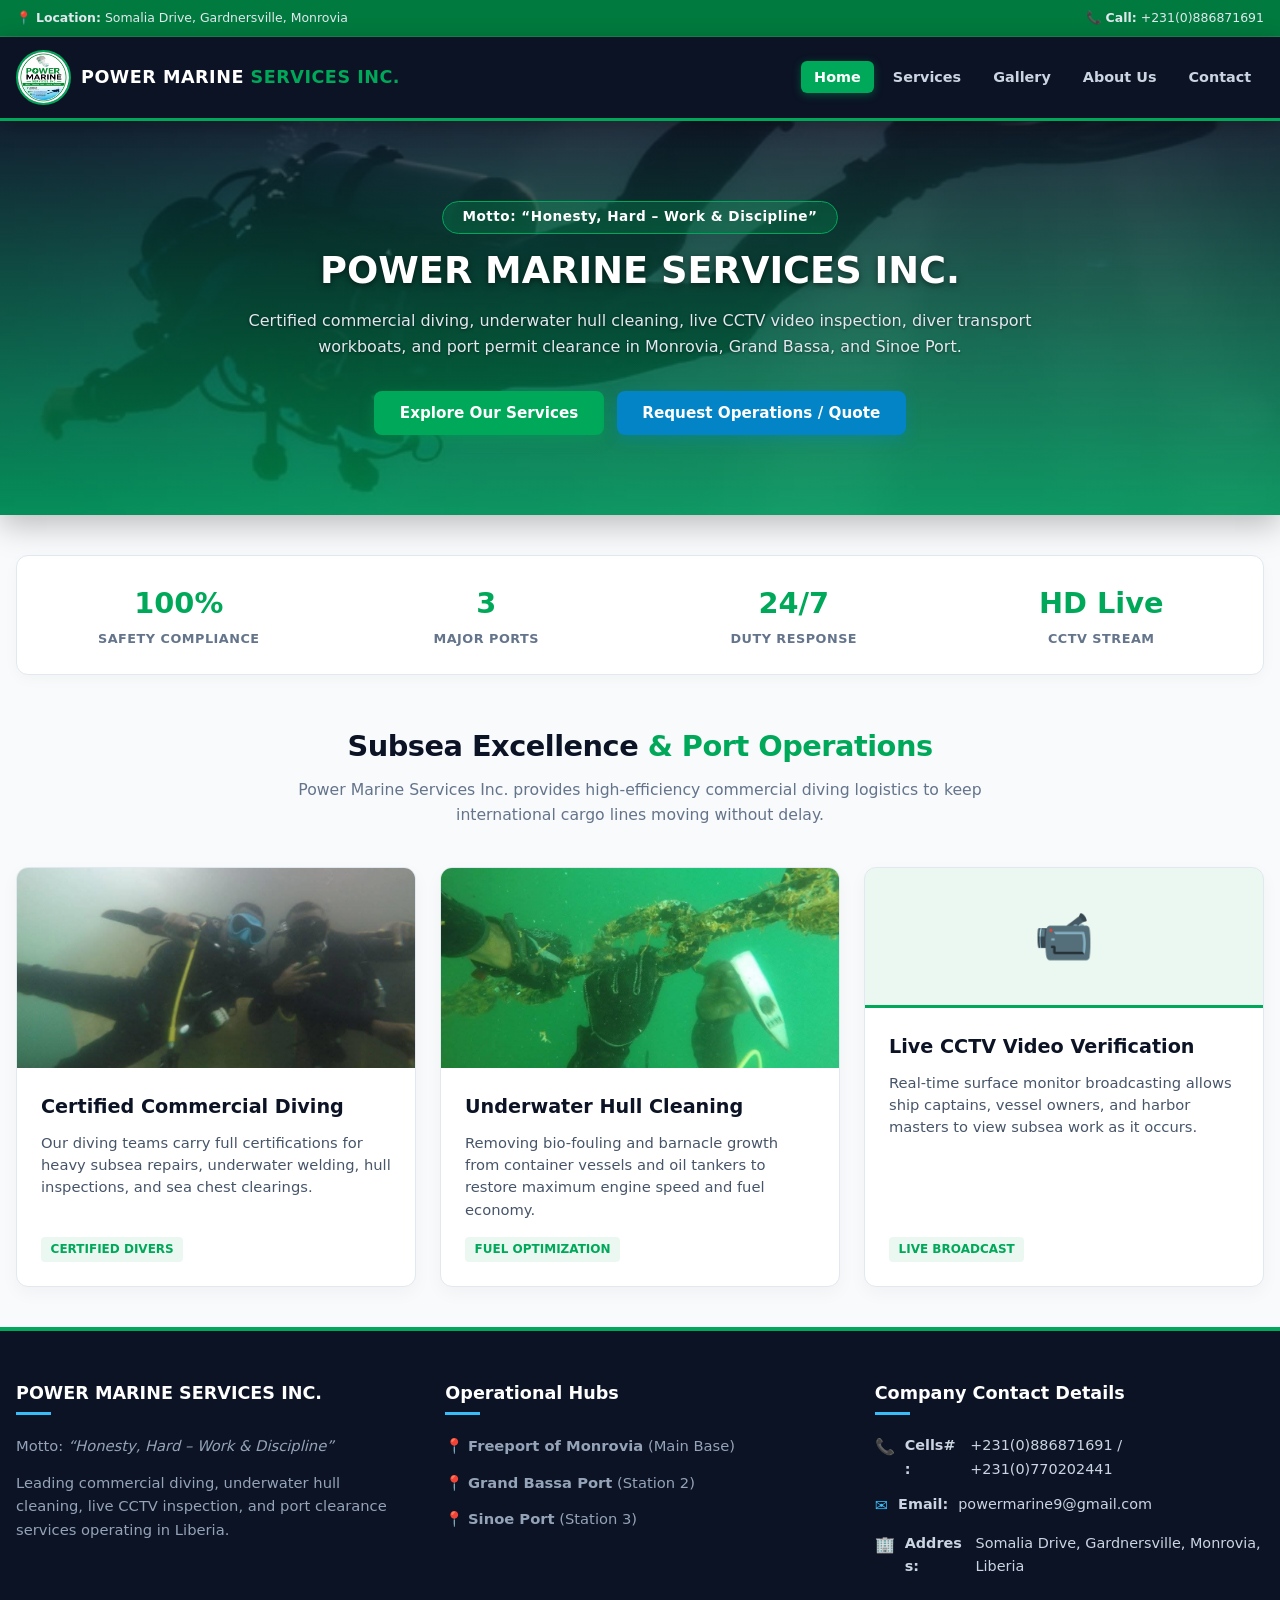
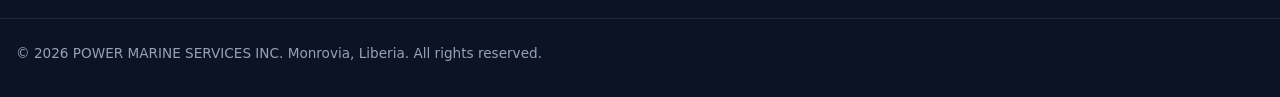
==== index.html @ 5803a135 "Update index.html" ====
<!DOCTYPE html>
<html lang="en">
<head>
  <meta charset="UTF-8">
  <meta name="viewport" content="width=device-width, initial-scale=1.0">
  <title>Power Marine Services Inc. | Commercial Diving & Subsea Logistics</title>
  <style>
    :root {
      --primary: #00A859;
      --primary-dark: #007A3E;
      --secondary: #0284C7;
      --accent: #38BDF8;
      --dark: #0B1325;
      --dark-card: #152238;
      --light: #F8FAFC;
      --white: #FFFFFF;
      --gray: #64748B;
      --border: #E2E8F0;
      --danger: #EF4444;
    }

    * { box-sizing: border-box; margin: 0; padding: 0; font-family: 'Inter', 'Segoe UI', system-ui, sans-serif; }
    body { background: var(--light); color: var(--dark); min-height: 100vh; display: flex; flex-direction: column; line-height: 1.6; }

    /* Top Emergency Contact Ribbon */
    .top-ribbon { background: var(--primary-dark); color: #E2E8F0; font-size: 0.78rem; padding: 0.5rem 1rem; display: flex; justify-content: space-between; align-items: center; border-bottom: 1px solid rgba(255,255,255,0.1); flex-wrap: wrap; gap: 5px; text-align: center; }
    .top-ribbon-left span { margin-right: 1rem; }

    /* Navigation Header */
    header { background: var(--dark); color: var(--white); position: sticky; top: 0; z-index: 1000; box-shadow: 0 4px 20px rgba(0,0,0,0.25); border-bottom: 3px solid var(--primary); }
    .nav-container { max-width: 1400px; margin: 0 auto; display: flex; justify-content: space-between; align-items: center; padding: 0.8rem 1rem; }
    
    .logo-box { display: flex; align-items: center; gap: 10px; cursor: pointer; text-decoration: none; }
    .logo-img { height: 55px; width: 55px; object-fit: contain; border-radius: 50%; border: 2px solid var(--primary); }
    .logo-text { font-size: 1.1rem; font-weight: 900; color: var(--white); letter-spacing: 0.5px; }
    .logo-text span { color: var(--primary); }

    /* Desktop Navigation Menu */
    nav ul { display: flex; list-style: none; gap: 0.4rem; align-items: center; }
    nav a { color: #CBD5E1; text-decoration: none; font-weight: 600; font-size: 0.9rem; padding: 0.5rem 0.8rem; border-radius: 6px; cursor: pointer; transition: all 0.3s ease; }
    nav a:hover, nav a.active { background: var(--primary); color: var(--white); box-shadow: 0 2px 8px rgba(0,168,89,0.4); }

    /* Mobile Hamburger Toggle Button */
    .menu-toggle { display: none; background: none; border: none; color: var(--white); font-size: 1.6rem; cursor: pointer; }

    /* Dynamic Full-Width Hero Banner */
    .hero-fullwidth {
      position: relative;
      width: 100%;
      background: linear-gradient(rgba(11, 19, 37, 0.82), rgba(0, 168, 89, 0.72)), 
                  url('image/ship.jpeg') center/cover no-repeat;
      padding: 5rem 1rem;
      color: var(--white);
      text-align: center;
      box-shadow: 0 10px 30px rgba(0,0,0,0.25);
      transition: background 0.5s ease-in-out;
    }

    .hero-content { position: relative; z-index: 2; max-width: 950px; margin: 0 auto; }
    .hero-motto { display: inline-block; background: rgba(0, 168, 89, 0.25); border: 1.5px solid var(--primary); color: #FFFFFF; padding: 0.3rem 1.2rem; border-radius: 50px; font-weight: 700; font-size: 0.85rem; margin-bottom: 1rem; letter-spacing: 0.5px; }
    .hero-content h1 { font-size: 2.3rem; margin-bottom: 1rem; font-weight: 900; line-height: 1.15; text-shadow: 0 2px 6px rgba(0,0,0,0.5); }
    .hero-content p { font-size: 1rem; max-width: 850px; margin: 0 auto 2rem auto; color: #E2E8F0; line-height: 1.6; text-shadow: 0 1px 3px rgba(0,0,0,0.5); }

    .btn-group { display: flex; gap: 0.8rem; justify-content: center; flex-wrap: wrap; }
    .btn { display: inline-flex; align-items: center; justify-content: center; gap: 8px; background: var(--primary); color: var(--white); padding: 0.8rem 1.6rem; border-radius: 8px; font-weight: 700; font-size: 0.95rem; cursor: pointer; border: none; text-decoration: none; transition: all 0.3s ease; box-shadow: 0 4px 14px rgba(0,168,89,0.35); }
    .btn:hover { background: var(--primary-dark); transform: translateY(-2px); }
    .btn-secondary { background: var(--secondary); box-shadow: 0 4px 14px rgba(2, 132, 199, 0.35); }
    .btn-secondary:hover { background: #0369A1; transform: translateY(-2px); }
    .btn-danger { background: var(--danger); }
    .btn-danger:hover { background: #DC2626; }

    /* Page Architecture */
    .page { display: none; padding: 2.5rem 1rem; max-width: 1400px; margin: 0 auto; width: 100%; flex: 1; }
    .page.active { display: block; animation: fadeIn 0.4s ease-in-out; }
    @keyframes fadeIn { from { opacity: 0; transform: translateY(6px); } to { opacity: 1; transform: translateY(0); } }

    /* Operational Statistics Bar */
    .stats-bar { background: var(--white); padding: 1.5rem 1rem; border-radius: 12px; border: 1px solid var(--border); display: grid; grid-template-columns: repeat(auto-fit, minmax(140px, 1fr)); gap: 1rem; text-align: center; margin-bottom: 3rem; box-shadow: 0 4px 15px rgba(0,0,0,0.03); }
    .stat-item h3 { font-size: 1.8rem; color: var(--primary); font-weight: 800; margin-bottom: 0.2rem; }
    .stat-item p { color: var(--gray); font-weight: 600; font-size: 0.8rem; text-transform: uppercase; letter-spacing: 0.5px; }

    /* Section Titles */
    .section-header { text-align: center; max-width: 750px; margin: 0 auto 2.5rem auto; padding: 0 0.5rem; }
    .section-title { font-size: 1.8rem; color: var(--dark); font-weight: 800; margin-bottom: 0.5rem; letter-spacing: -0.5px; }
    .section-title span { color: var(--primary); }
    .section-subtitle { color: var(--gray); font-size: 0.98rem; }

    /* Feature Grid & Cards */
    .grid { display: grid; grid-template-columns: repeat(auto-fit, minmax(280px, 1fr)); gap: 1.5rem; }
    .card { background: var(--white); border-radius: 12px; overflow: hidden; border: 1px solid var(--border); box-shadow: 0 6px 18px rgba(0,0,0,0.04); transition: all 0.3s ease; display: flex; flex-direction: column; }
    .card:hover { transform: translateY(-4px); box-shadow: 0 12px 28px rgba(0,0,0,0.1); border-color: var(--primary); }
    .card-icon-box { background: rgba(0, 168, 89, 0.08); height: 140px; display: flex; align-items: center; justify-content: center; font-size: 3rem; color: var(--primary); border-bottom: 3px solid var(--primary); }
    .card img { width: 100%; height: 200px; object-fit: cover; }
    .card-body { padding: 1.5rem; flex: 1; display: flex; flex-direction: column; }
    .card-body h3 { color: var(--dark); margin-bottom: 0.6rem; font-size: 1.2rem; font-weight: 700; }
    .card-body p { color: #475569; font-size: 0.92rem; line-height: 1.5; margin-bottom: 1rem; }
    .card-tag { display: inline-block; background: rgba(0, 168, 89, 0.08); color: var(--primary); font-weight: 700; font-size: 0.75rem; padding: 0.2rem 0.6rem; border-radius: 4px; text-transform: uppercase; margin-top: auto; align-self: flex-start; }

    /* CCTV Monitoring Interface */
    .cctv-container { background: #040D1A; border: 2px solid var(--primary); border-radius: 12px; padding: 1rem; color: #00FF88; font-family: 'Courier New', monospace; margin-top: 2rem; box-shadow: 0 10px 30px rgba(0,0,0,0.5); }
    .cctv-header { display: flex; justify-content: space-between; align-items: center; border-bottom: 1px solid #1E293B; padding-bottom: 0.6rem; margin-bottom: 0.8rem; font-weight: bold; font-size: 0.78rem; flex-wrap: wrap; gap: 5px; }
    .cctv-screen { background: #0A192F; height: 260px; border-radius: 8px; border: 1px solid #00FF88; display: flex; flex-direction: column; align-items: center; justify-content: center; gap: 10px; color: #00FF88; text-align: center; padding: 1rem; }

    /* Gallery Filters */
    .filters { display: flex; justify-content: center; gap: 0.6rem; flex-wrap: wrap; margin-bottom: 2rem; }
    .filter-btn { background: var(--white); border: 1px solid var(--border); padding: 0.5rem 1.2rem; border-radius: 30px; cursor: pointer; font-weight: 700; color: var(--gray); transition: all 0.3s ease; font-size: 0.9rem; }
    .filter-btn.active, .filter-btn:hover { background: var(--primary); color: var(--white); border-color: var(--primary); box-shadow: 0 4px 12px rgba(0,168,89,0.3); }

    /* Admin Dashboard */
    .admin-container { background: var(--dark-card); color: #F8FAFC; border-radius: 16px; padding: 1.5rem; border: 1px solid #1E293B; }
    .admin-header { display: flex; justify-content: space-between; align-items: center; border-bottom: 1px solid #334155; padding-bottom: 1rem; margin-bottom: 1.5rem; flex-wrap: wrap; gap: 10px; }
    .admin-grid { display: grid; grid-template-columns: 1fr; gap: 2rem; }
    @media(min-width: 900px) { .admin-grid { grid-template-columns: 1fr 1.3fr; } }
    .admin-card { background: #0F172A; padding: 1.5rem; border-radius: 12px; border: 1px solid #334155; }
    .admin-form { display: grid; gap: 1rem; }
    .admin-form label { font-size: 0.85rem; color: #94A3B8; font-weight: 600; }
    .admin-form input, .admin-form select { padding: 0.8rem; border-radius: 8px; border: 1px solid #334155; background: #1E293B; color: white; width: 100%; font-size: 0.95rem; }
    .admin-photo-list { display: grid; gap: 1rem; max-height: 400px; overflow-y: auto; padding-right: 5px; }
    .admin-photo-item { display: flex; justify-content: space-between; align-items: center; background: #1E293B; padding: 0.8rem; border-radius: 8px; border: 1px solid #334155; flex-wrap: wrap; gap: 8px; }

    /* Corporate Footer & Contacts */
    footer { background: var(--dark); color: #94A3B8; padding-top: 3rem; padding-bottom: 2rem; border-top: 4px solid var(--primary); margin-top: auto; }
    .footer-container { max-width: 1400px; margin: 0 auto; padding: 0 1rem; display: grid; grid-template-columns: repeat(auto-fit, minmax(240px, 1fr)); gap: 2.5rem; margin-bottom: 2.5rem; }
    .footer-col h4 { color: var(--white); font-size: 1.1rem; font-weight: 800; margin-bottom: 1.2rem; position: relative; padding-bottom: 0.5rem; }
    .footer-col h4::after { content: ''; position: absolute; bottom: 0; left: 0; width: 35px; height: 3px; background: var(--accent); }
    .footer-col p { font-size: 0.92rem; line-height: 1.6; color: #94A3B8; margin-bottom: 0.8rem; }
    .contact-list { list-style: none; display: grid; gap: 0.8rem; }
    .contact-list li { display: flex; align-items: flex-start; gap: 10px; font-size: 0.9rem; color: #CBD5E1; word-break: break-word; }
    .contact-list span { color: var(--accent); font-size: 1rem; }
    .footer-bottom { max-width: 1400px; margin: 0 auto; padding: 1.5rem 1rem 0 1rem; border-top: 1px solid #1E293B; display: flex; justify-content: space-between; align-items: center; flex-wrap: wrap; gap: 1rem; font-size: 0.85rem; text-align: center; }
    .secret-admin-link { color: #334155; text-decoration: none; cursor: pointer; transition: 0.3s; margin-left: 5px; }
    .secret-admin-link:hover { color: var(--accent); }

    /* MOBILE RESPONSIVE MEDIA QUERY */
    @media (max-width: 768px) {
      .menu-toggle { display: block; }
      nav { display: none; width: 100%; position: absolute; top: 100%; left: 0; background: var(--dark); border-bottom: 3px solid var(--primary); box-shadow: 0 10px 20px rgba(0,0,0,0.3); padding: 1rem; }
      nav.mobile-open { display: block; }
      nav ul { flex-direction: column; width: 100%; gap: 0.5rem; }
      nav ul li { width: 100%; text-align: center; }
      nav a { display: block; width: 100%; padding: 0.8rem; }
      .hero-fullwidth { padding: 4rem 1rem; }
      .hero-content h1 { font-size: 1.8rem; }
      .hero-content p { font-size: 0.95rem; }
      .section-title { font-size: 1.5rem; }
    }
  </style>
</head>
<body>

  <!-- Top Contact Ribbon -->
  <div class="top-ribbon">
    <div class="top-ribbon-left">
      <span>📍 <strong>Location:</strong> Somalia Drive, Gardnersville, Monrovia</span>
    </div>
    <div>
      <span>📞 <strong>Call:</strong> +231(0)886871691</span>
    </div>
  </div>

  <!-- Navigation Header with Mobile Menu Toggle -->
  <header>
    <div class="nav-container">
      <div class="logo-box" onclick="showPage('home')">
        <img src="image/logo.png" alt="Power Marine Logo" class="logo-img" onerror="this.style.display='none'">
        <div class="logo-text">POWER MARINE <span>SERVICES INC.</span></div>
      </div>
      <button class="menu-toggle" onclick="toggleMobileMenu()">☰</button>
      <nav id="mainNav">
        <ul>
          <li><a onclick="showPage('home'); toggleMobileMenu();" id="nav-home" class="active">Home</a></li>
          <li><a onclick="showPage('services'); toggleMobileMenu();" id="nav-services">Services</a></li>
          <li><a onclick="showPage('gallery'); toggleMobileMenu();" id="nav-gallery">Gallery</a></li>
          <li><a onclick="showPage('about'); toggleMobileMenu();" id="nav-about">About Us</a></li>
          <li><a onclick="showPage('contact'); toggleMobileMenu();" id="nav-contact">Contact</a></li>
        </ul>
      </nav>
    </div>
  </header>

  <!-- DYNAMIC FULL-WIDTH HERO BANNER -->
  <div class="hero-fullwidth" id="heroBanner">
    <div class="hero-content">
      <div class="hero-motto" id="heroMotto">Motto: “Honesty, Hard – Work & Discipline”</div>
      <h1 id="heroTitle">POWER MARINE SERVICES INC.</h1>
      <p id="heroDesc">Certified commercial diving, underwater hull cleaning, live CCTV video inspection, diver transport workboats, and port permit clearance in Monrovia, Grand Bassa, and Sinoe Port.</p>
      <div class="btn-group" id="heroButtons">
        <button class="btn" onclick="showPage('services')">Explore Our Services</button>
        <button class="btn btn-secondary" onclick="showPage('contact')">Request Operations / Quote</button>
      </div>
    </div>
  </div>

  <!-- HOME PAGE -->
  <div id="home" class="page active">
    <div class="stats-bar">
      <div class="stat-item"><h3>100%</h3><p>Safety Compliance</p></div>
      <div class="stat-item"><h3>3</h3><p>Major Ports</p></div>
      <div class="stat-item"><h3>24/7</h3><p>Duty Response</p></div>
      <div class="stat-item"><h3>HD Live</h3><p>CCTV Stream</p></div>
    </div>

    <div class="section-header">
      <h2 class="section-title">Subsea Excellence <span>& Port Operations</span></h2>
      <p class="section-subtitle">Power Marine Services Inc. provides high-efficiency commercial diving logistics to keep international cargo lines moving without delay.</p>
    </div>

    <div class="grid">
      <div class="card">
        <img src="image/commercial-diving.jpeg" alt="Commercial Diving">
        <div class="card-body">
          <h3>Certified Commercial Diving</h3>
          <p>Our diving teams carry full certifications for heavy subsea repairs, underwater welding, hull inspections, and sea chest clearings.</p>
          <span class="card-tag">Certified Divers</span>
        </div>
      </div>
      <div class="card">
        <img src="image/hull-cleaning.jpeg" alt="Underwater Hull Cleaning">
        <div class="card-body">
          <h3>Underwater Hull Cleaning</h3>
          <p>Removing bio-fouling and barnacle growth from container vessels and oil tankers to restore maximum engine speed and fuel economy.</p>
          <span class="card-tag">Fuel Optimization</span>
        </div>
      </div>
      <div class="card">
        <div class="card-icon-box">📹</div>
        <div class="card-body">
          <h3>Live CCTV Video Verification</h3>
          <p>Real-time surface monitor broadcasting allows ship captains, vessel owners, and harbor masters to view subsea work as it occurs.</p>
          <span class="card-tag">Live Broadcast</span>
        </div>
      </div>
    </div>
  </div>

  <!-- SERVICES PAGE -->
  <div id="services" class="page">
    <div class="section-header">
      <h2 class="section-title">Commercial <span>Underwater Services</span></h2>
      <p class="section-subtitle">Comprehensive subsea engineering and maritime support solutions for Liberian waters.</p>
    </div>

    <div class="grid">
      <div class="card">
        <img src="image/commercial-diving2.jpeg" alt="Commercial Diving">
        <div class="card-body"><h3>1. Commercial Underwater Diving</h3><p>Deep water and in-port commercial diving operations, including underwater salvage, sea chest clearing, hull scraping, and repair work.</p><span class="card-tag">Offshore & In-Port</span></div>
      </div>
      <div class="card">
       <img src="image/inspection.jpeg" alt="Class Inspection & Surveys" onerror="this.src='image/ship.jpeg'">
        <div class="card-body"><h3>2. Class Inspection & Propeller Surveys</h3><p>Detailed propeller hub assessments, stern tube checks, rudder clearances, and underwater photography for classification societies.</p><span class="card-tag">HD Photo Logging</span></div>
      </div>
      <div class="card">
        <img src="image/hull-scrubbing.jpeg" alt="Bio-Fouling & Hull Scrubbing">
        <div class="card-body"><h3>3. Bio-Fouling & Hull Scrubbing</h3><p>Scrubbing ship keels, rudders, and underwater hulls using specialized hydraulic cleaning tools to eliminate marine growth.</p><span class="card-tag">Speed Restoration</span></div>
      </div>
      <div class="card">
        <div class="card-icon-box">🚤</div>
        <div class="card-body"><h3>4. Workboat Rental & Diver Transport</h3><p>Dedicated high-horsepower support workboats available to ferry diving teams, gear, and inspectors directly to anchored ships.</p><span class="card-tag">Fleet Support</span></div>
      </div>
      <div class="card">
       <img src="image/port-permit.jpeg" alt="National Port Diving Permits">
        <div class="card-body"><h3>5. National Port Diving Permits</h3><p>Streamlined dive permit processing with the National Port Authority (NPA) to ensure immediate diving access upon ship arrival.</p><span class="card-tag">Rapid Clearance</span></div>
      </div>
    </div>

    
    </div>
  </div>

  <!-- GALLERY PAGE -->
<div id="gallery" class="page">
  <div class="section-header">
    <h2 class="section-title">Company <span>Media Gallery</span></h2>
    <p class="section-subtitle">Operational photos and subsea task documentation</p>
  </div>

  <div class="gallery-grid" style="display: grid; grid-template-columns: repeat(auto-fit, minmax(280px, 1fr)); gap: 20px; padding: 20px 0;">
    
    <!-- Photo 1 -->
    <div class="gallery-card" style="background: #fff; border-radius: 8px; overflow: hidden; box-shadow: 0 4px 12px rgba(0,0,0,0.1);">
      <img src="image/commercial-diving.jpeg" alt="Commercial Diving Operations" style="width: 100%; height: 220px; object-fit: cover;">
      <div style="padding: 15px;">
        <span style="background: #e6f4ea; color: #137333; padding: 4px 10px; border-radius: 12px; font-size: 12px; font-weight: 600;">Diving</span>
        <h4 style="margin: 10px 0 0; color: #0b132b;">Commercial Diver Operations</h4>
      </div>
    </div>

    <!-- Photo 2 -->
    <div class="gallery-card" style="background: #fff; border-radius: 8px; overflow: hidden; box-shadow: 0 4px 12px rgba(0,0,0,0.1);">
      <img src="image/commercial-diving2.jpeg" alt="Subsea Diver Deployment" style="width: 100%; height: 220px; object-fit: cover;">
      <div style="padding: 15px;">
        <span style="background: #e6f4ea; color: #137333; padding: 4px 10px; border-radius: 12px; font-size: 12px; font-weight: 600;">Diving</span>
        <h4 style="margin: 10px 0 0; color: #0b132b;">Subsea Diver Deployment</h4>
      </div>
    </div>

    <!-- Photo 3 -->
    <div class="gallery-card" style="background: #fff; border-radius: 8px; overflow: hidden; box-shadow: 0 4px 12px rgba(0,0,0,0.1);">
      <img src="image/inspection.jpeg" alt="Underwater Inspection" style="width: 100%; height: 220px; object-fit: cover;">
      <div style="padding: 15px;">
        <span style="background: #e8f0fe; color: #1967d2; padding: 4px 10px; border-radius: 12px; font-size: 12px; font-weight: 600;">Inspection</span>
        <h4 style="margin: 10px 0 0; color: #0b132b;">Propeller Hub Inspection</h4>
      </div>
    </div>

    <!-- Photo 4 -->
    <div class="gallery-card" style="background: #fff; border-radius: 8px; overflow: hidden; box-shadow: 0 4px 12px rgba(0,0,0,0.1);">
      <img src="image/hull-cleaning.jpeg" alt="Underwater Hull Cleaning" style="width: 100%; height: 220px; object-fit: cover;">
      <div style="padding: 15px;">
        <span style="background: #e6f4ea; color: #137333; padding: 4px 10px; border-radius: 12px; font-size: 12px; font-weight: 600;">Diving</span>
        <h4 style="margin: 10px 0 0; color: #0b132b;">Underwater Hull Cleaning</h4>
      </div>
    </div>

    <!-- Photo 5 -->
    <div class="gallery-card" style="background: #fff; border-radius: 8px; overflow: hidden; box-shadow: 0 4px 12px rgba(0,0,0,0.1);">
      <img src="image/hull-scrubbing.jpeg" alt="Submerged Hull Scrubbing" style="width: 100%; height: 220px; object-fit: cover;">
      <div style="padding: 15px;">
        <span style="background: #e6f4ea; color: #137333; padding: 4px 10px; border-radius: 12px; font-size: 12px; font-weight: 600;">Diving</span>
        <h4 style="margin: 10px 0 0; color: #0b132b;">Submerged Hull Scrubbing</h4>
      </div>
    </div>

    <!-- Photo 6 -->
    <div class="gallery-card" style="background: #fff; border-radius: 8px; overflow: hidden; box-shadow: 0 4px 12px rgba(0,0,0,0.1);">
      <img src="image/fleet-engine.jpeg" alt="Fleet Engine Maintenance" style="width: 100%; height: 220px; object-fit: cover;">
      <div style="padding: 15px;">
        <span style="background: #fef7e0; color: #b06000; padding: 4px 10px; border-radius: 12px; font-size: 12px; font-weight: 600;">Fleet</span>
        <h4 style="margin: 10px 0 0; color: #0b132b;">Fleet Engine Maintenance</h4>
      </div>
    </div>


  </div>
</div>

<!-- ABOUT PAGE -->
  <div id="about" class="page">
    <div class="section-header">
      <h2 class="section-title">About <span>Power Marine Services Inc.</span></h2>
      <p class="section-subtitle">Liberia's premier commercial diving, subsea engineering, and maritime support contractor.</p>
    </div>

    <div style="background: white; padding: 2rem; border-radius: 12px; border: 1px solid var(--border); line-height: 1.8; color: #334155; box-shadow: 0 4px 15px rgba(0,0,0,0.03); margin-bottom: 2rem;">
      <h3 style="color: var(--dark); font-size: 1.3rem; margin-bottom: 0.8rem;">Who We Are</h3>
      <p style="margin-bottom: 1.2rem; font-size: 1rem;">
        <strong>POWER MARINE SERVICES INC.</strong> is a registered Liberian commercial diving and maritime logistics firm headquartered on Somalia Drive in Monrovia, Liberia. We deliver rapid, dependable subsea solutions to international cargo vessels, tankers, offshore rigs, and port operators across Liberia.
        You can look at our gallery to see most of our work or contact for more information.
      </p>
      <p style="font-size: 0.98rem;">
        Guided by our core motto — <em>“Honesty, Hard – Work & Discipline”</em> — our certified commercial divers and marine technicians operate 24/7 across the <strong>Freeport of Monrovia</strong>, <strong>Grand Bassa Port</strong>, and <strong>Sinoe Port</strong> to minimize vessel turnaround times and ensure full regulatory compliance.
      </p>
    </div>

    <div class="grid">
      <div class="card">
        <div class="card-body">
          <h3>🛡️ Uncompromising Safety</h3>
          <p>Every dive operation follows strict international commercial diving safety protocols, equipped with surface-supplied air systems, redundant communication lines, and standby rescue divers.</p>
          <span class="card-tag">100% Safety Record</span>
        </div>
      </div>

      <div class="card">
        <div class="card-body">
          <h3>📹 Transparent Verification</h3>
          <p>With real-time surface CCTV video streaming and high-resolution underwater photography, ship captains and classification surveyors verify every inspection and repair as it happens.</p>
          <span class="card-tag">Class Approved</span>
        </div>
      </div>

      <div class="card">
        <div class="card-body">
          <h3>⚡ Rapid Port Clearance</h3>
          <p>Our dedicated logistics team coordinates directly with the National Port Authority (NPA) and harbor masters to secure diving permits quickly so your vessel never faces costly delays.</p>
          <span class="card-tag">24/7 Dispatch</span>
        </div>
      </div>
    </div>
  </div>
  <!-- CONTACT PAGE (WITH DIRECT WHATSAPP BOOKING) -->
  <div id="contact" class="page">
    <div class="section-header">
      <h2 class="section-title">Operations <span>Booking & Contact</span></h2>
      <p class="section-subtitle">Book commercial diving teams or request immediate subsea support directly via WhatsApp.</p>
    </div>

    <div class="card" style="max-width: 650px; margin: 0 auto; padding: 2rem;">
      <form onsubmit="sendToWhatsApp(event)">
        <label style="display:block; font-weight:700; margin-bottom: 0.4rem; color: var(--dark);">Vessel Name / Shipping Line:</label>
        <input type="text" id="waVessel" required style="width:100%; padding: 0.8rem; border-radius: 6px; border: 1px solid #CBD5E1; margin-bottom: 1.2rem; font-size: 0.95rem;">

        <label style="display:block; font-weight:700; margin-bottom: 0.4rem; color: var(--dark);">Required Subsea Service:</label>
        <select id="waService" style="width:100%; padding: 0.8rem; border-radius: 6px; border: 1px solid #CBD5E1; margin-bottom: 1.2rem; font-size: 0.95rem;">
          <option>Commercial Underwater Diving</option>
          <option>Underwater Inspection & Class Survey</option>
          <option>Underwater Hull Cleaning</option>
          <option>Live CCTV Video Operation</option>
          <option>Boat Rental & Diver Transport</option>
          <option>Port Diving Permit Clearance</option>
        </select>

        <label style="display:block; font-weight:700; margin-bottom: 0.4rem; color: var(--dark);">Target Port Location:</label>
        <select id="waPort" style="width:100%; padding: 0.8rem; border-radius: 6px; border: 1px solid #CBD5E1; margin-bottom: 1.5rem; font-size: 0.95rem;">
          <option>Freeport of Monrovia (Main Base)</option>
          <option>Grand Bassa Port</option>
          <option>Sinoe Port</option>
          <option>Offshore Anchorage</option>
        </select>

        <button type="submit" class="btn" style="width:100%;">Send Request via WhatsApp</button>
      </form>
    </div>
  </div>

  <!-- PRIVATE ADMIN DASHBOARD -->
  <div id="admin" class="page">
    <div class="admin-container">
      <div class="admin-header">
        <div>
          <h2 style="color: var(--white); font-weight: 800; font-size: 1.3rem;">⚡ Executive Admin CMS</h2>
          <p style="color: #94A3B8; font-size: 0.85rem;">Manage gallery photos securely.</p>
        </div>
        <button class="btn btn-secondary" onclick="logoutAdmin()" style="padding: 0.5rem 1rem; font-size: 0.85rem;">🔒 Lock</button>
      </div>

      <div class="admin-grid">
        <div class="admin-card">
          <h3 style="color: var(--accent); margin-bottom: 1rem; font-size: 1.1rem;">➕ Add Photo to Gallery</h3>
          <div class="admin-form">
            <div><label>Photo Title:</label><input type="text" id="photoTitle" placeholder="e.g. Propeller Check"></div>
            <div><label>Image Path / URL:</label><input type="text" id="photoSrc" placeholder="e.g. image/ship.jpeg"></div>
            <div>
              <label>Gallery Category:</label>
              <select id="photoCategory">
                <option value="diving">Commercial Diving</option>
                <option value="inspection">Inspection & CCTV</option>
                <option value="fleet">Fleet & Workboats</option>
              </select>
            </div>
            <button class="btn" onclick="addGalleryPhoto()">Upload Photo</button>
          </div>
        </div>

        <div class="admin-card">
          <h3 style="color: var(--accent); margin-bottom: 1rem; font-size: 1.1rem;">🗑️ Manage Photos</h3>
          <div class="admin-photo-list" id="adminPhotoList"></div>
        </div>
      </div>
    </div>
  </div>

  <!-- CORPORATE FOOTER -->
  <footer>
    <div class="footer-container">
      <div class="footer-col">
        <h4>POWER MARINE SERVICES INC.</h4>
        <p>Motto: <em>“Honesty, Hard – Work & Discipline”</em></p>
        <p>Leading commercial diving, underwater hull cleaning, live CCTV inspection, and port clearance services operating in Liberia.</p>
      </div>
      <div class="footer-col">
        <h4>Operational Hubs</h4>
        <p>📍 <strong>Freeport of Monrovia</strong> (Main Base)</p>
        <p>📍 <strong>Grand Bassa Port</strong> (Station 2)</p>
        <p>📍 <strong>Sinoe Port</strong> (Station 3)</p>
      </div>
      <div class="footer-col">
        <h4>Company Contact Details</h4>
        <ul class="contact-list">
          <li><span>📞</span> <strong>Cells#:</strong> +231(0)886871691 / +231(0)770202441</li>
          <li><span>✉️</span> <strong>Email:</strong> powermarine9@gmail.com</li>
          <li><span>🏢</span> <strong>Address:</strong> Somalia Drive, Gardnersville, Monrovia, Liberia</li>
        </ul>
      </div>
    </div>

    <div class="footer-bottom">
      <div>&copy; 2026 POWER MARINE SERVICES INC. Monrovia, Liberia. All rights reserved.</div>
      
    </div>
  </footer>

  <!-- EMBEDDED JAVASCRIPT -->
  <script>
    // Configuration for Dynamic Hero Banners per Tab
    const tabBanners = {
      home: {
        bg: "url('image/ship.jpeg')",
        motto: "Motto: “Honesty, Hard – Work & Discipline”",
        title: "POWER MARINE SERVICES INC.",
        desc: "Certified commercial diving, underwater hull cleaning, live CCTV video inspection, diver transport workboats, and port permit clearance in Monrovia, Grand Bassa, and Sinoe Port.",
        buttons: `<button class="btn" onclick="showPage('services')">Explore Our Services</button><button class="btn btn-secondary" onclick="showPage('contact')">Request Operations / Quote</button>`
      },
      services: {
        bg: "linear-gradient(rgba(11, 19, 37, 0.85), rgba(2, 132, 199, 0.75)), url('image/ship.jpeg')",
        motto: "Professional Maritime Engineering",
        title: "Commercial Subsea Services",
        desc: "Explore our specialized underwater solutions including hull scrubbing, propeller hub class surveys, and live CCTV video verification.",
        buttons: `<button class="btn btn-secondary" onclick="showPage('contact')">Book a Service Now</button>`
      },
      gallery: {
        bg: "linear-gradient(rgba(11, 19, 37, 0.85), rgba(0, 168, 89, 0.75)), url('image/ship.jpeg')",
        motto: "Visual Operational Logs",
        title: "Company Photo Gallery",
        desc: "Real photographic documentation of our commercial divers, workboat fleets, and underwater vessel maintenance tasks.",
        buttons: ``
      },
      projects: {
        bg: "linear-gradient(rgba(11, 19, 37, 0.85), rgba(245, 158, 11, 0.65)), url('image/ship.jpeg')",
        motto: "Track Record of Success",
        title: "Completed Port Operations",
        desc: "Review our recent successful subsea intervention projects executed for major shipping lines across Liberian ports.",
        buttons: `<button class="btn" onclick="showPage('contact')">Start a Project</button>`
      },
      about: {
        bg: "linear-gradient(rgba(11, 19, 37, 0.85), rgba(75, 85, 99, 0.75)), url('image/ship.jpeg')",
        motto: "Registered Liberian Contractor",
        title: "About Power Marine Services",
        desc: "Learn about our commitment to safety, disciplined diving protocols, and extensive maritime experience in West Africa.",
        buttons: ``
      },
      contact: {
        bg: "linear-gradient(rgba(11, 19, 37, 0.85), rgba(239, 68, 68, 0.65)), url('image/ship.jpeg')",
        motto: "24/7 Dispatch Availability",
        title: "Contact & Service Booking",
        desc: "Reach out directly to our Monrovia operations base for immediate vessel clearance and emergency diving support.",
        buttons: ``
      },
      admin: {
        bg: "linear-gradient(rgba(11, 19, 37, 0.95), rgba(15, 23, 42, 0.95))",
        motto: "Secure Staff Portal",
        title: "Executive Admin CMS",
        desc: "Manage website media and dynamic content controls securely.",
        buttons: ``
      }
    };

    // Toggle Mobile Hamburger Menu
    function toggleMobileMenu() {
      const nav = document.getElementById('mainNav');
      nav.classList.toggle('mobile-open');
    }

    // Dynamic Page Switcher & Banner Customizer
    function showPage(pageId) {
      document.querySelectorAll('.page').forEach(p => p.classList.remove('active'));
      document.querySelectorAll('nav a').forEach(a => a.classList.remove('active'));
      
      document.getElementById(pageId).classList.add('active');
      const navItem = document.getElementById('nav-' + pageId);
      if(navItem) navItem.classList.add('active');

      const bannerConfig = tabBanners[pageId] || tabBanners['home'];
      const hero = document.getElementById('heroBanner');
      hero.style.background = bannerConfig.bg + " center/cover no-repeat";
      
      document.getElementById('heroMotto').innerText = bannerConfig.motto;
      document.getElementById('heroTitle').innerText = bannerConfig.title;
      document.getElementById('heroDesc').innerText = bannerConfig.desc;
      document.getElementById('heroButtons').innerHTML = bannerConfig.buttons;

      window.scrollTo(0, 0);
    }

    // Gallery & Admin Functions
    function getStoredPhotos() {
      const stored = localStorage.getItem('power_marine_photos');
      return stored ? JSON.parse(stored) : [];
    }

    function renderPublicGallery() {
      const photos = getStoredPhotos();
      const grid = document.getElementById('publicGalleryGrid');
      if (!grid) return;
      grid.innerHTML = '';

      if (photos.length === 0) {
        grid.innerHTML = '<div style="grid-column: 1/-1; text-align: center; padding: 3rem; color: var(--gray);"><h3>No gallery photos uploaded yet.</h3><p>Log in via [Staff Login] at the bottom to upload your operational pictures.</p></div>';
        return;
      }

      photos.forEach(photo => {
        const card = document.createElement('div');
        card.className = `card g-item ${photo.category}`;
        card.innerHTML = `
          <img src="${photo.src}" alt="${photo.title}" onerror="this.onerror=null; this.replaceWith(createFallbackIcon('⚓'))">
          <div class="card-body">
            <h3>${photo.title}</h3>
            <p>Category: ${photo.category.toUpperCase()}</p>
            <span class="card-tag">Verified Photo</span>
          </div>
        `;
        grid.appendChild(card);
      });
    }

    function createFallbackIcon(iconSymbol) {
      const box = document.createElement('div');
      box.className = 'card-icon-box';
      box.innerText = iconSymbol;
      return box;
    }

   function renderAdminPhotoList() {
      const photos = getStoredPhotos();
      const list = document.getElementById('adminPhotoList');
      if (!list) return;
      list.innerHTML = '';

      if (photos.length === 0) {
        list.innerHTML = '<p style="color:#94A3B8;">No photos in gallery. Add one using the form on the left.</p>';
        return;
      }

      photos.forEach(photo => {
        const item = document.createElement('div');
        item.className = 'admin-photo-item';
        item.innerHTML = `
          <div style="display: flex; align-items: center; gap: 12px;">
            <img src="${photo.src}" alt="${photo.title}" style="width: 60px; height: 60px; object-fit: cover; border-radius: 6px; border: 1px solid #334155;" onerror="this.src='image/ship.jpeg'">
            <div>
              <strong style="color:white;">${photo.title}</strong>
              <div style="font-size:0.8rem; color:#94A3B8;">${photo.src} (${photo.category})</div>
            </div>
          </div>
          <button class="btn btn-danger" style="padding:0.3rem 0.6rem; font-size:0.75rem;" onclick="deleteGalleryPhoto(${photo.id})">Delete</button>
        `;
        list.appendChild(item);
      });
    }

    function addGalleryPhoto() {
      const title = document.getElementById('photoTitle').value;
      const src = document.getElementById('photoSrc').value;
      const category = document.getElementById('photoCategory').value;

      if (!title || !src) {
        alert('Please enter both a title and image path/URL.');
        return;
      }

      const photos = getStoredPhotos();
      photos.push({ id: Date.now(), title, src, category });
      localStorage.setItem('power_marine_photos', JSON.stringify(photos));

      renderPublicGallery();
      renderAdminPhotoList();

      document.getElementById('photoTitle').value = '';
      document.getElementById('photoSrc').value = '';
      alert('Photo uploaded successfully to Gallery!');
    }

    function deleteGalleryPhoto(id) {
      if (confirm('Delete this photo from the gallery?')) {
        let photos = getStoredPhotos();
        photos = photos.filter(p => p.id !== id);
        localStorage.setItem('power_marine_photos', JSON.stringify(photos));
        renderPublicGallery();
        renderAdminPhotoList();
      }
    }

    function filterGallery(category) {
      document.querySelectorAll('.filter-btn').forEach(btn => btn.classList.remove('active'));
      event.target.classList.add('active');

      document.querySelectorAll('.g-item').forEach(item => {
        if (category === 'all' || item.classList.contains(category)) {
          item.style.display = 'flex';
        } else {
          item.style.display = 'none';
        }
      });
    }

    function openAdminPortal() {
      const pwd = prompt('Enter Admin Password:');
      if (pwd === 'adminkelvin23') {
        showPage('admin');
        renderAdminPhotoList();
      } else if (pwd !== null) {
        alert('Incorrect Password!');
      }
    }

    function logoutAdmin() {
      alert('Admin dashboard locked.');
      showPage('home');
    }

    // Direct WhatsApp Booking Function
    function sendToWhatsApp(event) {
      event.preventDefault();
      
      const vessel = document.getElementById('waVessel').value;
      const service = document.getElementById('waService').value;
      const port = document.getElementById('waPort').value;
      
      const phoneNumber = "231770202441"; 
      
      const message = `*New Subsea Booking Request*%0A%0A*Vessel/Line:* ${vessel}%0A*Service:* ${service}%0A*Port Location:* ${port}`;
      
      window.open(`https://wa.me/${phoneNumber}?text=${message}`, '_blank');
    }

    renderPublicGallery();
  </script>
</body>
</html>
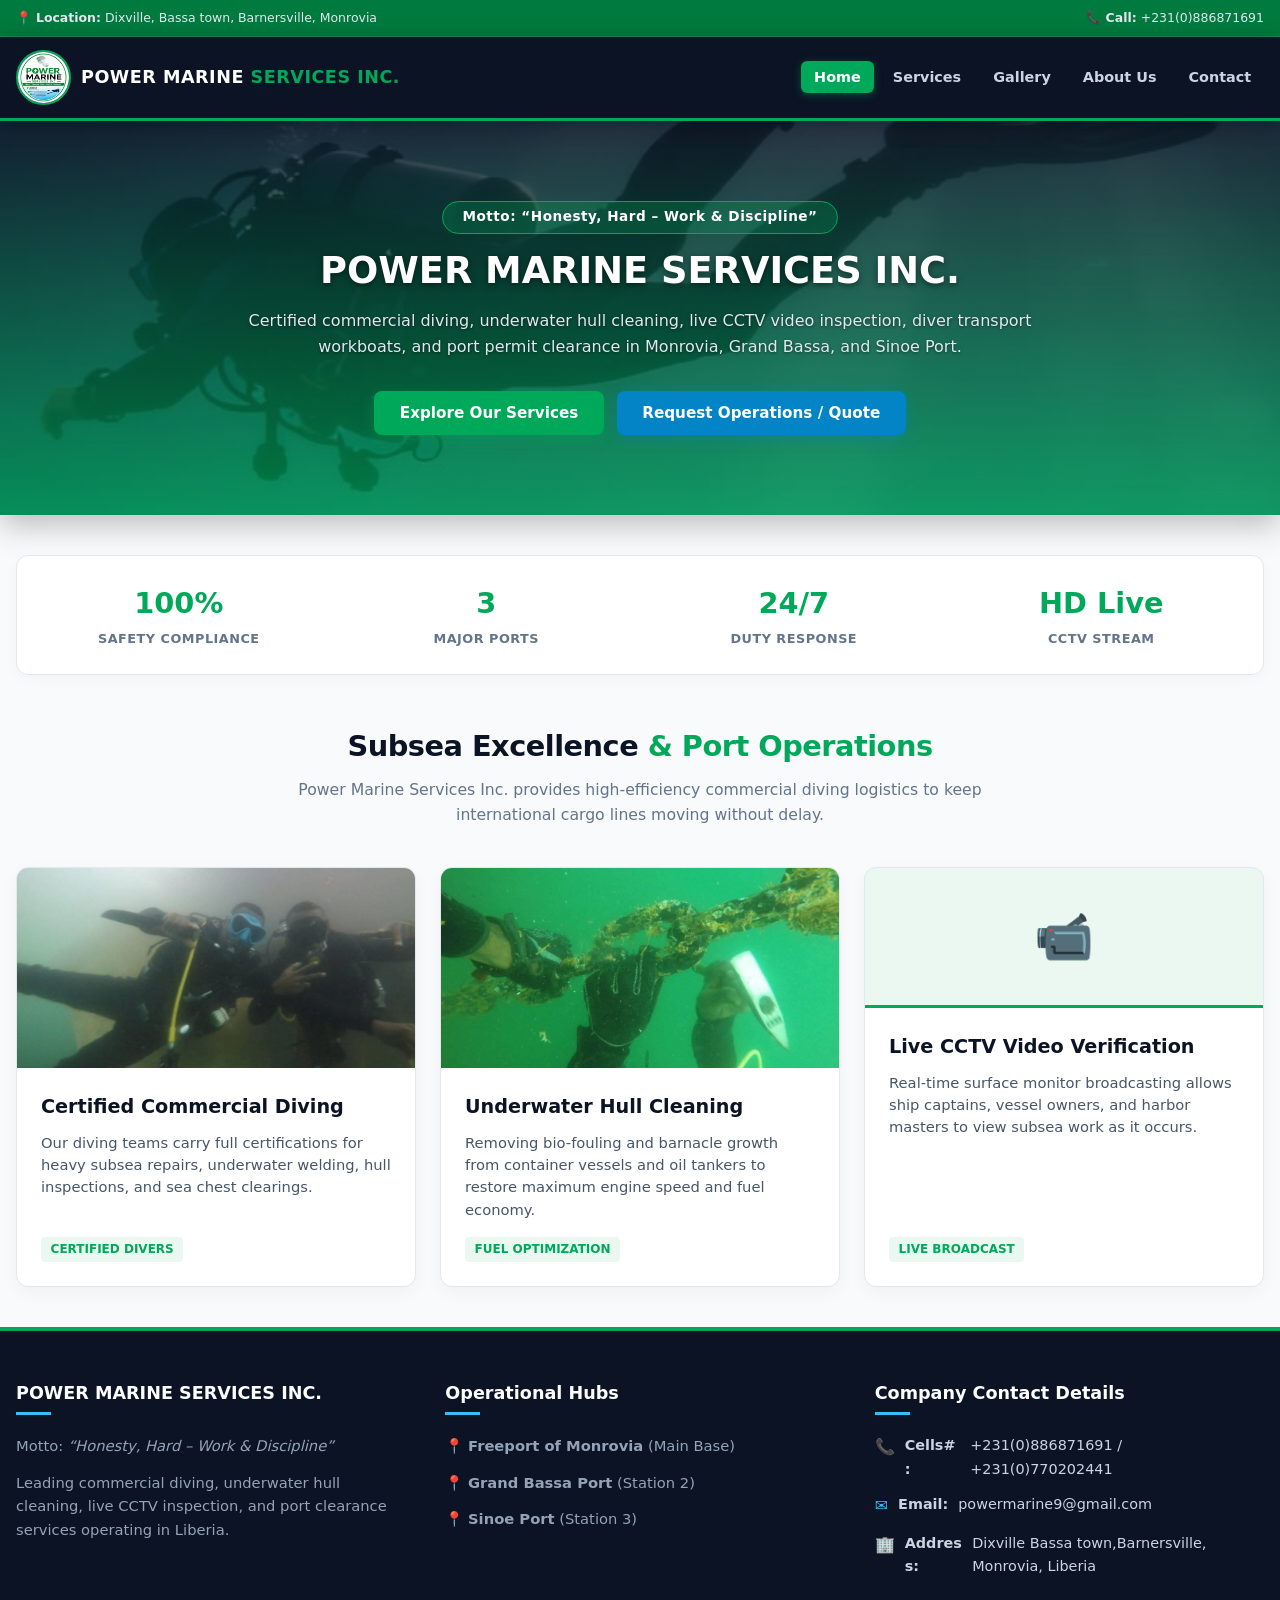
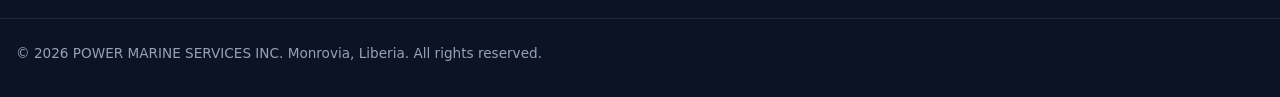
==== commit e3b9d34a: "Update index.html" ====
--- a/index.html
+++ b/index.html
@@ -151,7 +151,7 @@
   <!-- Top Contact Ribbon -->
   <div class="top-ribbon">
     <div class="top-ribbon-left">
-      <span>📍 <strong>Location:</strong> Somalia Drive, Gardnersville, Monrovia</span>
+      <span>📍 <strong>Location:</strong> Dixville, Bassa town, Barnersville, Monrovia</span>
     </div>
     <div>
       <span>📞 <strong>Call:</strong> +231(0)886871691</span>
@@ -344,7 +344,7 @@
     <div style="background: white; padding: 2rem; border-radius: 12px; border: 1px solid var(--border); line-height: 1.8; color: #334155; box-shadow: 0 4px 15px rgba(0,0,0,0.03); margin-bottom: 2rem;">
       <h3 style="color: var(--dark); font-size: 1.3rem; margin-bottom: 0.8rem;">Who We Are</h3>
       <p style="margin-bottom: 1.2rem; font-size: 1rem;">
-        <strong>POWER MARINE SERVICES INC.</strong> is a registered Liberian commercial diving and maritime logistics firm headquartered on Somalia Drive in Monrovia, Liberia. We deliver rapid, dependable subsea solutions to international cargo vessels, tankers, offshore rigs, and port operators across Liberia.
+        <strong>POWER MARINE SERVICES INC.</strong> is a registered Liberian commercial diving and maritime logistics firm headquartered on Dixville,Bassa town in Monrovia, Liberia. We deliver rapid, dependable subsea solutions to international cargo vessels, tankers, offshore rigs, and port operators across Liberia.
         You can look at our gallery to see most of our work or contact for more information.
       </p>
       <p style="font-size: 0.98rem;">
@@ -469,7 +469,7 @@
         <ul class="contact-list">
           <li><span>📞</span> <strong>Cells#:</strong> +231(0)886871691 / +231(0)770202441</li>
           <li><span>✉️</span> <strong>Email:</strong> powermarine9@gmail.com</li>
-          <li><span>🏢</span> <strong>Address:</strong> Somalia Drive, Gardnersville, Monrovia, Liberia</li>
+          <li><span>🏢</span> <strong>Address:</strong> Dixville Bassa town,Barnersville, Monrovia, Liberia</li>
         </ul>
       </div>
     </div>
@@ -707,4 +707,4 @@
     renderPublicGallery();
   </script>
 </body>
-</html>
+</html>
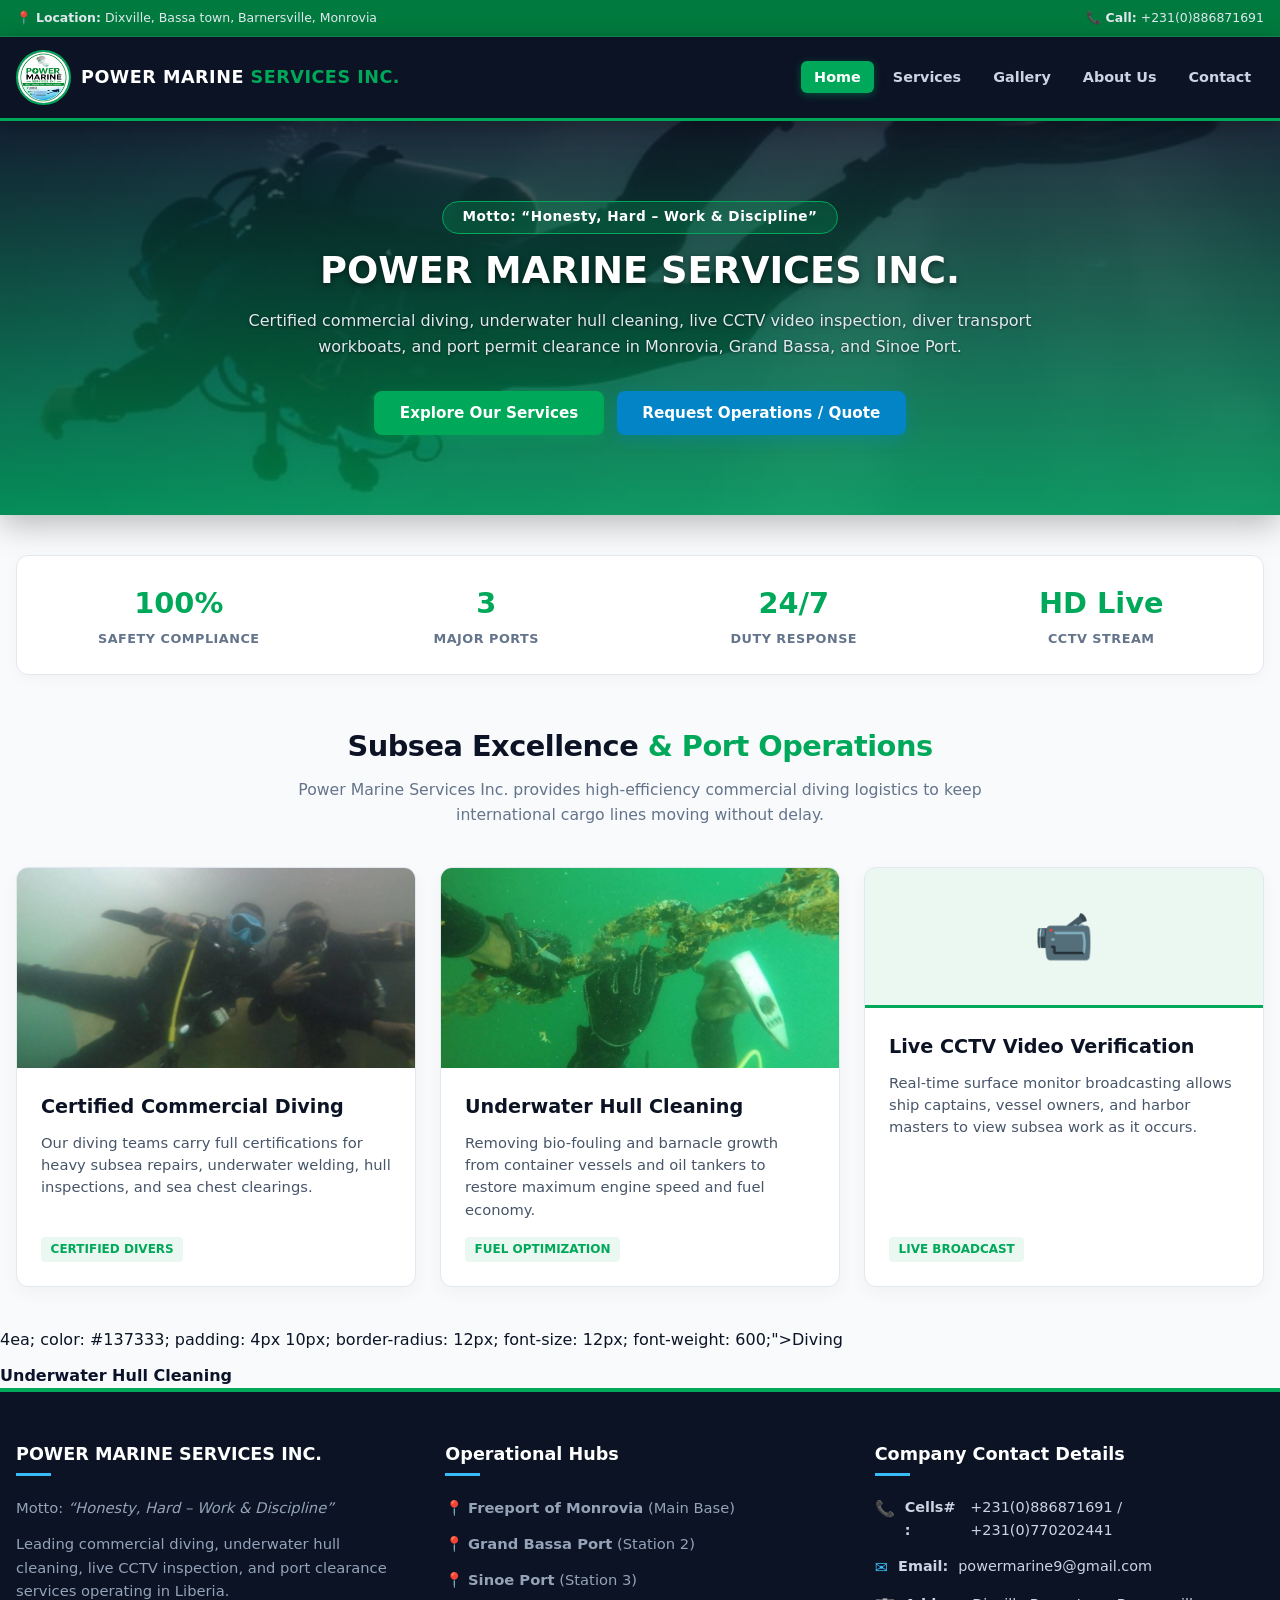
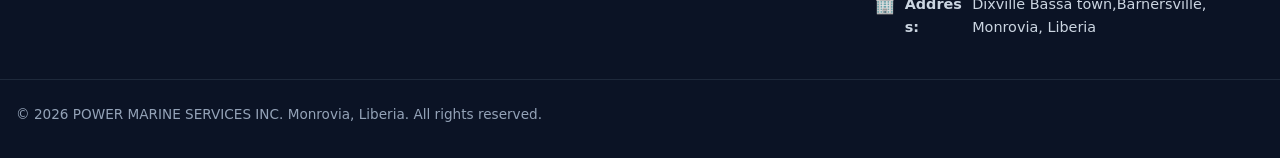
==== commit 4ebb714a: "Update index.html" ====
--- a/index.html
+++ b/index.html
@@ -267,7 +267,11 @@
     </div>
   </div>
 
-  <!-- GALLERY PAGE -->
+  4ea; color: #137333; padding: 4px 10px; border-radius: 12px; font-size: 12px; font-weight: 600;">Diving</span>
+        <h4 style="margin: 10px 0 0; color: #0b132b;">Underwater Hull Cleaning</h4>
+      </div>
+    </div>
+<!-- GALLERY PAGE -->
 <div id="gallery" class="page">
   <div class="section-header">
     <h2 class="section-title">Company <span>Media Gallery</span></h2>
@@ -305,6 +309,15 @@
 
     <!-- Photo 4 -->
     <div class="gallery-card" style="background: #fff; border-radius: 8px; overflow: hidden; box-shadow: 0 4px 12px rgba(0,0,0,0.1);">
+      <img src="image/propeller.jpeg" alt="Propeller Maintenance" style="width: 100%; height: 220px; object-fit: cover;">
+      <div style="padding: 15px;">
+        <span style="background: #e8f0fe; color: #1967d2; padding: 4px 10px; border-radius: 12px; font-size: 12px; font-weight: 600;">Inspection</span>
+        <h4 style="margin: 10px 0 0; color: #0b132b;">Propeller Maintenance</h4>
+      </div>
+    </div>
+
+    <!-- Photo 5 -->
+    <div class="gallery-card" style="background: #fff; border-radius: 8px; overflow: hidden; box-shadow: 0 4px 12px rgba(0,0,0,0.1);">
       <img src="image/hull-cleaning.jpeg" alt="Underwater Hull Cleaning" style="width: 100%; height: 220px; object-fit: cover;">
       <div style="padding: 15px;">
         <span style="background: #e6f4ea; color: #137333; padding: 4px 10px; border-radius: 12px; font-size: 12px; font-weight: 600;">Diving</span>
@@ -312,7 +325,7 @@
       </div>
     </div>
 
-    <!-- Photo 5 -->
+    <!-- Photo 6 -->
     <div class="gallery-card" style="background: #fff; border-radius: 8px; overflow: hidden; box-shadow: 0 4px 12px rgba(0,0,0,0.1);">
       <img src="image/hull-scrubbing.jpeg" alt="Submerged Hull Scrubbing" style="width: 100%; height: 220px; object-fit: cover;">
       <div style="padding: 15px;">
@@ -321,7 +334,7 @@
       </div>
     </div>
 
-    <!-- Photo 6 -->
+    <!-- Photo 7 -->
     <div class="gallery-card" style="background: #fff; border-radius: 8px; overflow: hidden; box-shadow: 0 4px 12px rgba(0,0,0,0.1);">
       <img src="image/fleet-engine.jpeg" alt="Fleet Engine Maintenance" style="width: 100%; height: 220px; object-fit: cover;">
       <div style="padding: 15px;">
@@ -330,9 +343,54 @@
       </div>
     </div>
 
+    <!-- Photo 8 -->
+    <div class="gallery-card" style="background: #fff; border-radius: 8px; overflow: hidden; box-shadow: 0 4px 12px rgba(0,0,0,0.1);">
+      <img src="image/port-permit.jpeg" alt="Port Clearance & Permit" style="width: 100%; height: 220px; object-fit: cover;">
+      <div style="padding: 15px;">
+        <span style="background: #e8f0fe; color: #1967d2; padding: 4px 10px; border-radius: 12px; font-size: 12px; font-weight: 600;">Compliance</span>
+        <h4 style="margin: 10px 0 0; color: #0b132b;">Port Clearance & Permit</h4>
+      </div>
+    </div>
+
+    <!-- Photo 9 -->
+    <div class="gallery-card" style="background: #fff; border-radius: 8px; overflow: hidden; box-shadow: 0 4px 12px rgba(0,0,0,0.1);">
+      <img src="image/work1.jpeg" alt="Marine Operations Log 1" style="width: 100%; height: 220px; object-fit: cover;">
+      <div style="padding: 15px;">
+        <span style="background: #e6f4ea; color: #137333; padding: 4px 10px; border-radius: 12px; font-size: 12px; font-weight: 600;">Operations</span>
+        <h4 style="margin: 10px 0 0; color: #0b132b;">Marine Task Log 1</h4>
+      </div>
+    </div>
+
+    <!-- Photo 10 -->
+    <div class="gallery-card" style="background: #fff; border-radius: 8px; overflow: hidden; box-shadow: 0 4px 12px rgba(0,0,0,0.1);">
+      <img src="image/work2.jpeg" alt="Marine Operations Log 2" style="width: 100%; height: 220px; object-fit: cover;">
+      <div style="padding: 15px;">
+        <span style="background: #e6f4ea; color: #137333; padding: 4px 10px; border-radius: 12px; font-size: 12px; font-weight: 600;">Operations</span>
+        <h4 style="margin: 10px 0 0; color: #0b132b;">Marine Task Log 2</h4>
+      </div>
+    </div>
+
+    <!-- Photo 11 -->
+    <div class="gallery-card" style="background: #fff; border-radius: 8px; overflow: hidden; box-shadow: 0 4px 12px rgba(0,0,0,0.1);">
+      <img src="image/work3.jpeg" alt="Marine Operations Log 3" style="width: 100%; height: 220px; object-fit: cover;">
+      <div style="padding: 15px;">
+        <span style="background: #e6f4ea; color: #137333; padding: 4px 10px; border-radius: 12px; font-size: 12px; font-weight: 600;">Operations</span>
+        <h4 style="margin: 10px 0 0; color: #0b132b;">Marine Task Log 3</h4>
+      </div>
+    </div>
+
+    <!-- Photo 12 -->
+    <div class="gallery-card" style="background: #fff; border-radius: 8px; overflow: hidden; box-shadow: 0 4px 12px rgba(0,0,0,0.1);">
+      <img src="image/work4.jpeg" alt="Marine Operations Log 4" style="width: 100%; height: 220px; object-fit: cover;">
+      <div style="padding: 15px;">
+        <span style="background: #e6f4ea; color: #137333; padding: 4px 10px; border-radius: 12px; font-size: 12px; font-weight: 600;">Operations</span>
+        <h4 style="margin: 10px 0 0; color: #0b132b;">Marine Task Log 4</h4>
+      </div>
+    </div>
 
   </div>
 </div>
+
 
 <!-- ABOUT PAGE -->
   <div id="about" class="page">
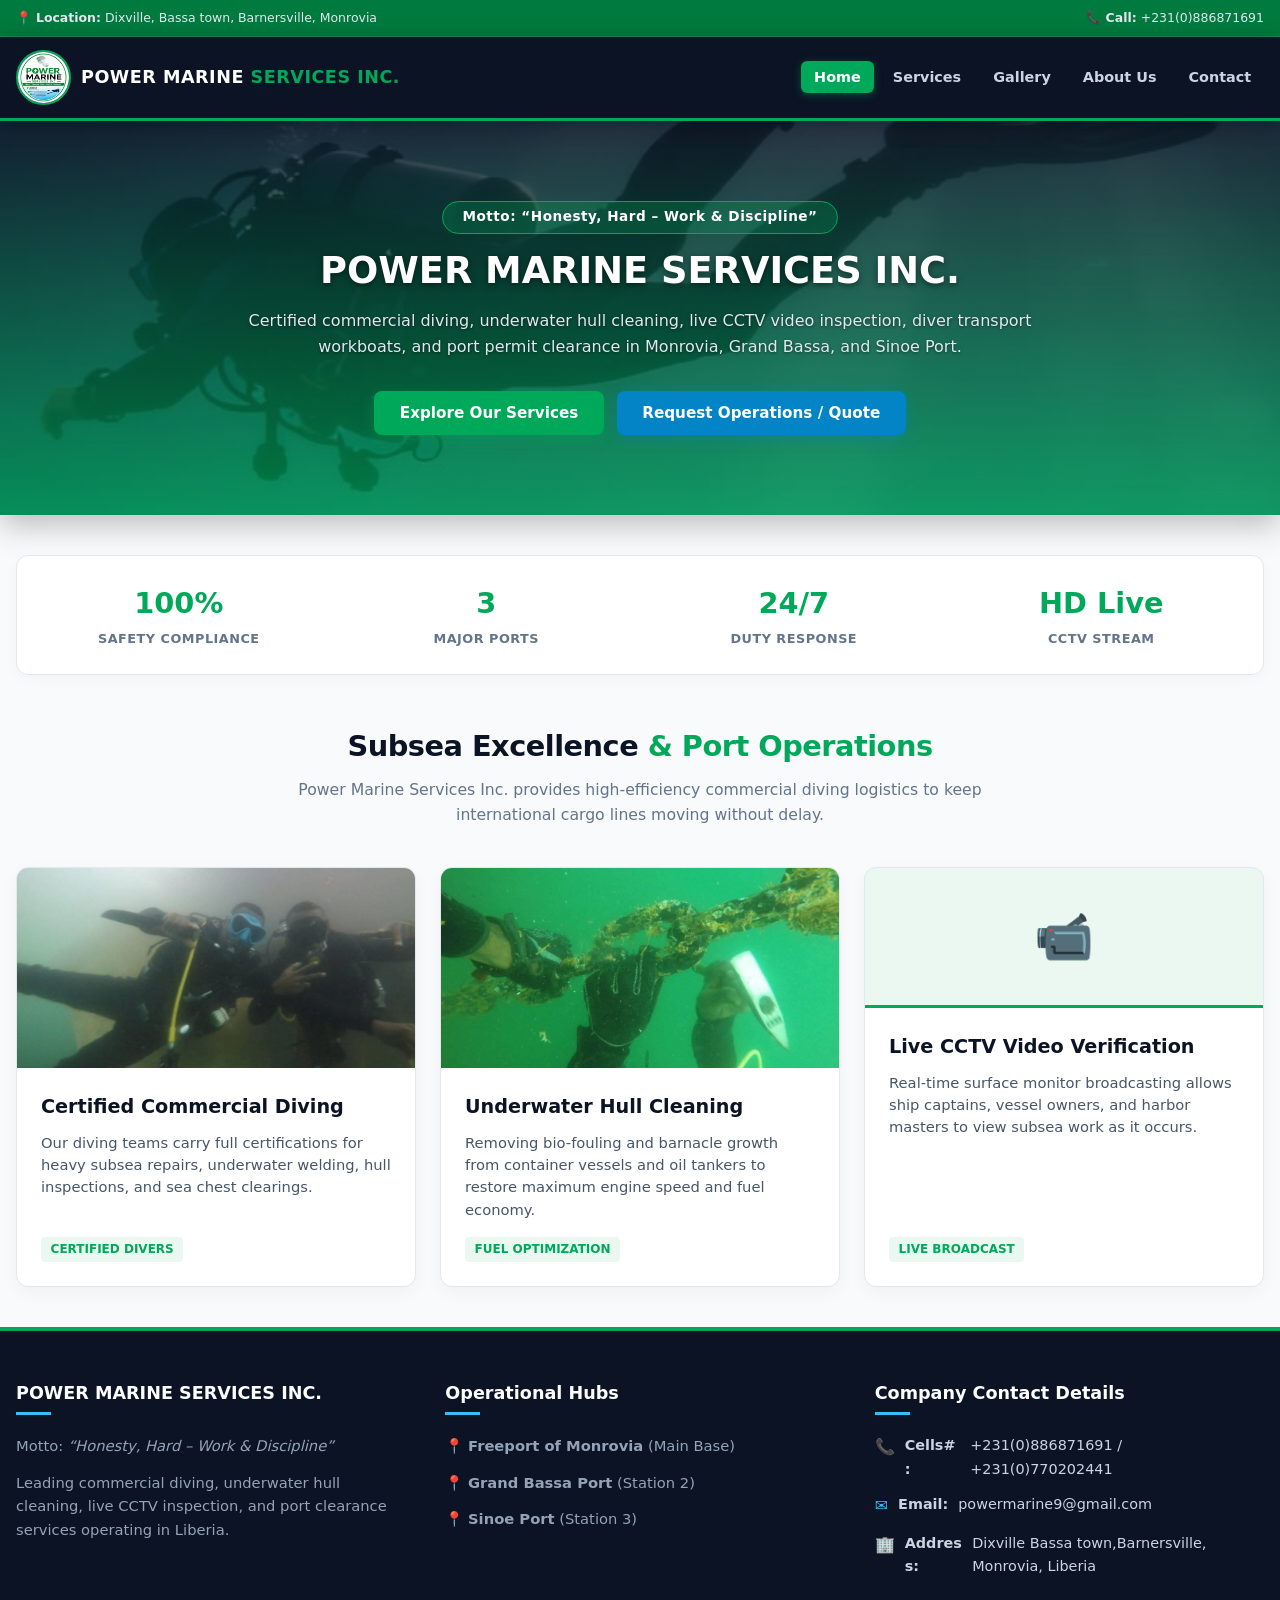
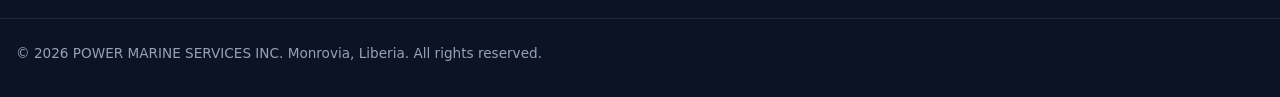
==== commit 5bf36fb8: "Update index.html" ====
--- a/index.html
+++ b/index.html
@@ -267,10 +267,9 @@
     </div>
   </div>
 
-  4ea; color: #137333; padding: 4px 10px; border-radius: 12px; font-size: 12px; font-weight: 600;">Diving</span>
-        <h4 style="margin: 10px 0 0; color: #0b132b;">Underwater Hull Cleaning</h4>
-      </div>
-    </div>
+      </div>
+  </div>
+
 <!-- GALLERY PAGE -->
 <div id="gallery" class="page">
   <div class="section-header">
@@ -390,6 +389,7 @@
 
   </div>
 </div>
+
 
 
 <!-- ABOUT PAGE -->
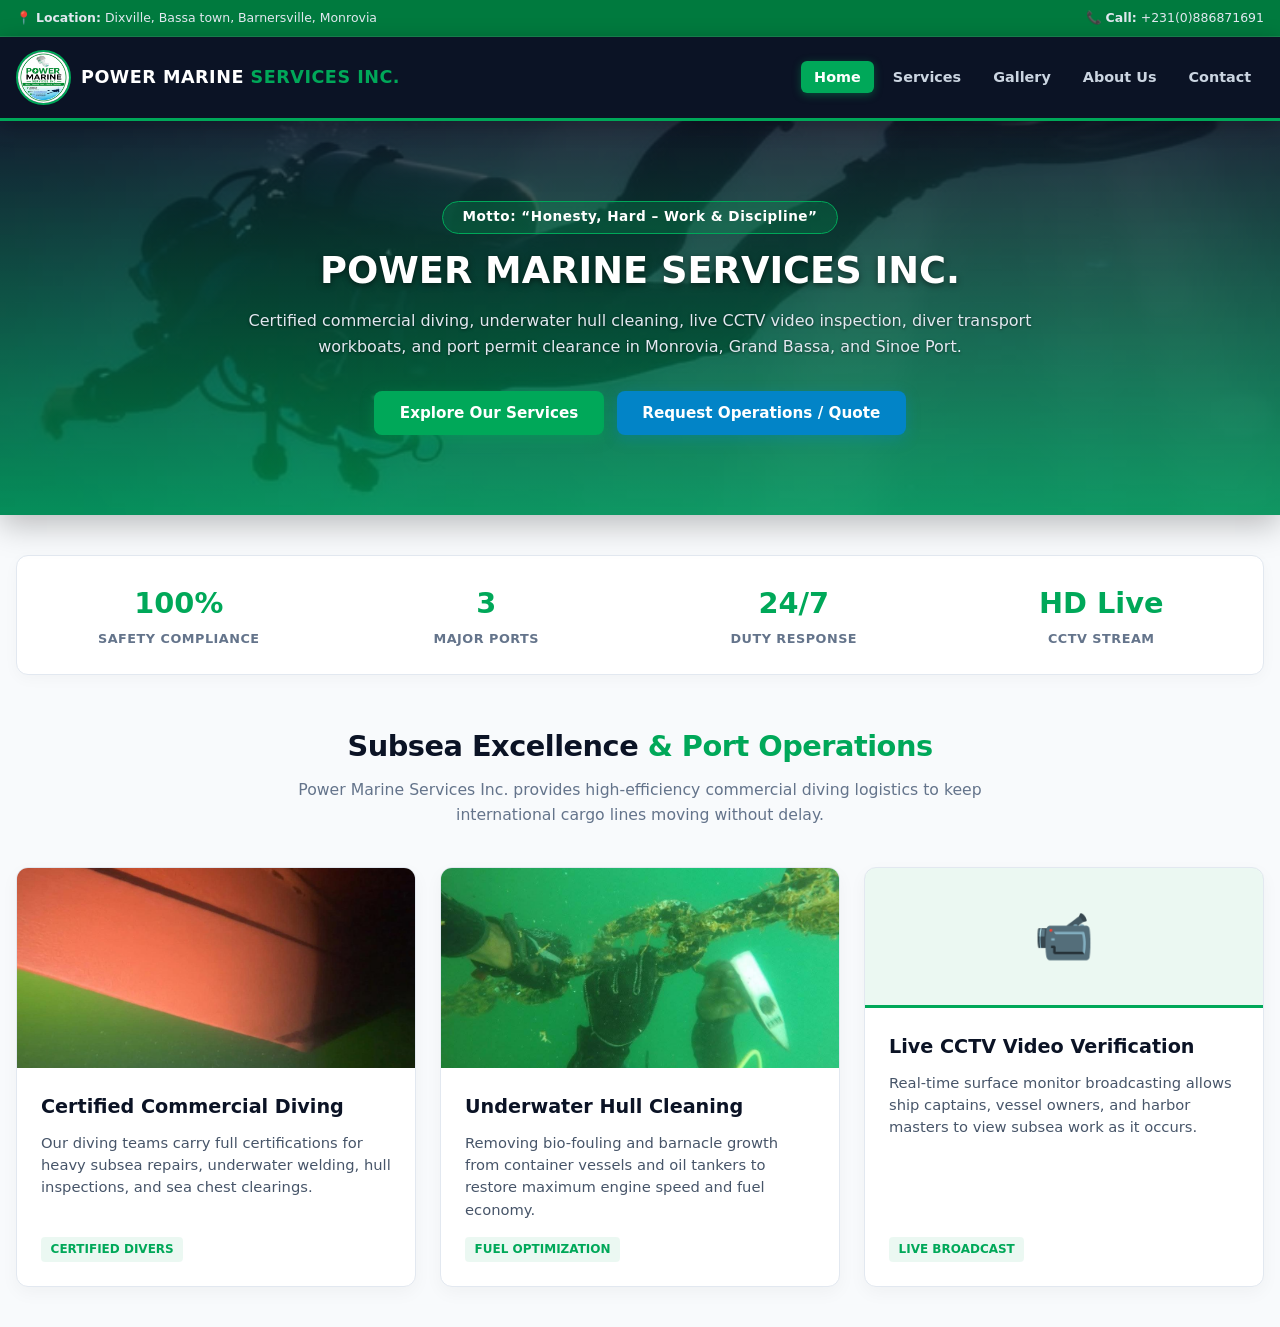
==== commit 5aa06f9b: "Update index.html" ====
--- a/index.html
+++ b/index.html
@@ -233,7 +233,7 @@
     </div>
   </div>
 
-  <!-- SERVICES PAGE -->
+ <!-- SERVICES PAGE -->
   <div id="services" class="page">
     <div class="section-header">
       <h2 class="section-title">Commercial <span>Underwater Services</span></h2>
@@ -262,135 +262,206 @@
         <div class="card-body"><h3>5. National Port Diving Permits</h3><p>Streamlined dive permit processing with the National Port Authority (NPA) to ensure immediate diving access upon ship arrival.</p><span class="card-tag">Rapid Clearance</span></div>
       </div>
     </div>
-
-    
-    </div>
   </div>
 
+  <!-- GALLERY PAGE -->
+  <div id="gallery" class="page">
+    <div class="section-header">
+      <h2 class="section-title">Company <span>Media Gallery</span></h2>
+      <p class="section-subtitle">Operational photos and subsea task documentation</p>
+    </div>
+
+    <div class="gallery-grid" style="display: grid; grid-template-columns: repeat(auto-fit, minmax(280px, 1fr)); gap: 20px; padding: 20px 0;">
+      
+      <!-- Photo 1 -->
+      <div class="gallery-card" style="background: #fff; border-radius: 8px; overflow: hidden; box-shadow: 0 4px 12px rgba(0,0,0,0.1);">
+        <img src="image/commercial-diving.jpeg" alt="Commercial Diving Operations" style="width: 100%; height: 220px; object-fit: cover;">
+        <div style="padding: 15px;">
+          <span style="background: #e6f4ea; color: #137333; padding: 4px 10px; border-radius: 12px; font-size: 12px; font-weight: 600;">Diving</span>
+          <h4 style="margin: 10px 0 0; color: #0b132b;">Commercial Diver Operations</h4>
+        </div>
+      </div>
+
+      <!-- Photo 2 -->
+      <div class="gallery-card" style="background: #fff; border-radius: 8px; overflow: hidden; box-shadow: 0 4px 12px rgba(0,0,0,0.1);">
+        <img src="image/commercial-diving2.jpeg" alt="Subsea Diver Deployment" style="width: 100%; height: 220px; object-fit: cover;">
+        <div style="padding: 15px;">
+          <span style="background: #e6f4ea; color: #137333; padding: 4px 10px; border-radius: 12px; font-size: 12px; font-weight: 600;">Diving</span>
+          <h4 style="margin: 10px 0 0; color: #0b132b;">Subsea Diver Deployment</h4>
+        </div>
+      </div>
+
+      <!-- Photo 3 -->
+      <div class="gallery-card" style="background: #fff; border-radius: 8px; overflow: hidden; box-shadow: 0 4px 12px rgba(0,0,0,0.1);">
+        <img src="image/inspection.jpeg" alt="Underwater Inspection" style="width: 100%; height: 220px; object-fit: cover;">
+        <div style="padding: 15px;">
+          <span style="background: #e8f0fe; color: #1967d2; padding: 4px 10px; border-radius: 12px; font-size: 12px; font-weight: 600;">Inspection</span>
+          <h4 style="margin: 10px 0 0; color: #0b132b;">Propeller Hub Inspection</h4>
+        </div>
+      </div>
+
+      <!-- Photo 4 -->
+      <div class="gallery-card" style="background: #fff; border-radius: 8px; overflow: hidden; box-shadow: 0 4px 12px rgba(0,0,0,0.1);">
+        <img src="image/propeller.jpeg" alt="Propeller Maintenance" style="width: 100%; height: 220px; object-fit: cover;">
+        <div style="padding: 15px;">
+          <span style="background: #e8f0fe; color: #1967d2; padding: 4px 10px; border-radius: 12px; font-size: 12px; font-weight: 600;">Inspection</span>
+          <h4 style="margin: 10px 0 0; color: #0b132b;">Propeller Maintenance</h4>
+        </div>
+      </div>
+
+      <!-- Photo 5 -->
+      <div class="gallery-card" style="background: #fff; border-radius: 8px; overflow: hidden; box-shadow: 0 4px 12px rgba(0,0,0,0.1);">
+        <img src="image/propeller 2.jpeg" alt="Propeller Survey Phase 2" style="width: 100%; height: 220px; object-fit: cover;">
+        <div style="padding: 15px;">
+          <span style="background: #e8f0fe; color: #1967d2; padding: 4px 10px; border-radius: 12px; font-size: 12px; font-weight: 600;">Inspection</span>
+          <h4 style="margin: 10px 0 0; color: #0b132b;">Propeller Survey Phase 2</h4>
+        </div>
+      </div>
+
+      <!-- Photo 6 -->
+      <div class="gallery-card" style="background: #fff; border-radius: 8px; overflow: hidden; box-shadow: 0 4px 12px rgba(0,0,0,0.1);">
+        <img src="image/propeller 3.jpeg" alt="Propeller Survey Phase 3" style="width: 100%; height: 220px; object-fit: cover;">
+        <div style="padding: 15px;">
+          <span style="background: #e8f0fe; color: #1967d2; padding: 4px 10px; border-radius: 12px; font-size: 12px; font-weight: 600;">Inspection</span>
+          <h4 style="margin: 10px 0 0; color: #0b132b;">Propeller Survey Phase 3</h4>
+        </div>
+      </div>
+
+      <!-- Photo 7 -->
+      <div class="gallery-card" style="background: #fff; border-radius: 8px; overflow: hidden; box-shadow: 0 4px 12px rgba(0,0,0,0.1);">
+        <img src="image/hull-cleaning.jpeg" alt="Underwater Hull Cleaning" style="width: 100%; height: 220px; object-fit: cover;">
+        <div style="padding: 15px;">
+          <span style="background: #e6f4ea; color: #137333; padding: 4px 10px; border-radius: 12px; font-size: 12px; font-weight: 600;">Diving</span>
+          <h4 style="margin: 10px 0 0; color: #0b132b;">Underwater Hull Cleaning</h4>
+        </div>
+      </div>
+
+      <!-- Photo 8 -->
+      <div class="gallery-card" style="background: #fff; border-radius: 8px; overflow: hidden; box-shadow: 0 4px 12px rgba(0,0,0,0.1);">
+        <img src="image/hull-cleaning2.jpeg" alt="Hull Cleaning Operations 2" style="width: 100%; height: 220px; object-fit: cover;">
+        <div style="padding: 15px;">
+          <span style="background: #e6f4ea; color: #137333; padding: 4px 10px; border-radius: 12px; font-size: 12px; font-weight: 600;">Diving</span>
+          <h4 style="margin: 10px 0 0; color: #0b132b;">Hull Cleaning Operations 2</h4>
+        </div>
+      </div>
+
+      <!-- Photo 9 -->
+      <div class="gallery-card" style="background: #fff; border-radius: 8px; overflow: hidden; box-shadow: 0 4px 12px rgba(0,0,0,0.1);">
+        <img src="image/hull-cleaning 4.jpeg" alt="Hull Cleaning Operations 4" style="width: 100%; height: 220px; object-fit: cover;">
+        <div style="padding: 15px;">
+          <span style="background: #e6f4ea; color: #137333; padding: 4px 10px; border-radius: 12px; font-size: 12px; font-weight: 600;">Diving</span>
+          <h4 style="margin: 10px 0 0; color: #0b132b;">Hull Cleaning Operations 4</h4>
+        </div>
+      </div>
+
+      <!-- Photo 10 -->
+      <div class="gallery-card" style="background: #fff; border-radius: 8px; overflow: hidden; box-shadow: 0 4px 12px rgba(0,0,0,0.1);">
+        <img src="image/hull-scrubbing.jpeg" alt="Submerged Hull Scrubbing" style="width: 100%; height: 220px; object-fit: cover;">
+        <div style="padding: 15px;">
+          <span style="background: #e6f4ea; color: #137333; padding: 4px 10px; border-radius: 12px; font-size: 12px; font-weight: 600;">Diving</span>
+          <h4 style="margin: 10px 0 0; color: #0b132b;">Submerged Hull Scrubbing</h4>
+        </div>
+      </div>
+
+      <!-- Photo 11 -->
+      <div class="gallery-card" style="background: #fff; border-radius: 8px; overflow: hidden; box-shadow: 0 4px 12px rgba(0,0,0,0.1);">
+        <img src="image/fleet-engine.jpeg" alt="Fleet Engine Maintenance" style="width: 100%; height: 220px; object-fit: cover;">
+        <div style="padding: 15px;">
+          <span style="background: #fef7e0; color: #b06000; padding: 4px 10px; border-radius: 12px; font-size: 12px; font-weight: 600;">Fleet</span>
+          <h4 style="margin: 10px 0 0; color: #0b132b;">Fleet Engine Maintenance</h4>
+        </div>
+      </div>
+
+      <!-- Photo 12 -->
+      <div class="gallery-card" style="background: #fff; border-radius: 8px; overflow: hidden; box-shadow: 0 4px 12px rgba(0,0,0,0.1);">
+        <img src="image/port-permit.jpeg" alt="Port Clearance & Permit" style="width: 100%; height: 220px; object-fit: cover;">
+        <div style="padding: 15px;">
+          <span style="background: #e8f0fe; color: #1967d2; padding: 4px 10px; border-radius: 12px; font-size: 12px; font-weight: 600;">Compliance</span>
+          <h4 style="margin: 10px 0 0; color: #0b132b;">Port Clearance & Permit</h4>
+        </div>
+      </div>
+
+      <!-- Photo 13 -->
+      <div class="gallery-card" style="background: #fff; border-radius: 8px; overflow: hidden; box-shadow: 0 4px 12px rgba(0,0,0,0.1);">
+        <img src="image/ship under.jpeg" alt="Subsea Ship Hull Survey" style="width: 100%; height: 220px; object-fit: cover;">
+        <div style="padding: 15px;">
+          <span style="background: #e8f0fe; color: #1967d2; padding: 4px 10px; border-radius: 12px; font-size: 12px; font-weight: 600;">Inspection</span>
+          <h4 style="margin: 10px 0 0; color: #0b132b;">Subsea Ship Hull Survey</h4>
+        </div>
+      </div>
+
+      <!-- Photo 14 -->
+      <div class="gallery-card" style="background: #fff; border-radius: 8px; overflow: hidden; box-shadow: 0 4px 12px rgba(0,0,0,0.1);">
+        <img src="image/ship underwater.jpeg" alt="Underwater Vessel Inspection" style="width: 100%; height: 220px; object-fit: cover;">
+        <div style="padding: 15px;">
+          <span style="background: #e8f0fe; color: #1967d2; padding: 4px 10px; border-radius: 12px; font-size: 12px; font-weight: 600;">Inspection</span>
+          <h4 style="margin: 10px 0 0; color: #0b132b;">Underwater Vessel Inspection</h4>
+        </div>
+      </div>
+
+      <!-- Photo 15 -->
+      <div class="gallery-card" style="background: #fff; border-radius: 8px; overflow: hidden; box-shadow: 0 4px 12px rgba(0,0,0,0.1);">
+        <img src="image/under water view.jpeg" alt="Subsea Underwater View" style="width: 100%; height: 220px; object-fit: cover;">
+        <div style="padding: 15px;">
+          <span style="background: #e8f0fe; color: #1967d2; padding: 4px 10px; border-radius: 12px; font-size: 12px; font-weight: 600;">Diving</span>
+          <h4 style="margin: 10px 0 0; color: #0b132b;">Subsea Underwater View</h4>
+        </div>
+      </div>
+
+      <!-- Photo 16 -->
+      <div class="gallery-card" style="background: #fff; border-radius: 8px; overflow: hidden; box-shadow: 0 4px 12px rgba(0,0,0,0.1);">
+        <img src="image/work1.jpeg" alt="Marine Operations Log 1" style="width: 100%; height: 220px; object-fit: cover;">
+        <div style="padding: 15px;">
+          <span style="background: #e6f4ea; color: #137333; padding: 4px 10px; border-radius: 12px; font-size: 12px; font-weight: 600;">Operations</span>
+          <h4 style="margin: 10px 0 0; color: #0b132b;">Marine Task Log 1</h4>
+        </div>
+      </div>
+
+      <!-- Photo 17 -->
+      <div class="gallery-card" style="background: #fff; border-radius: 8px; overflow: hidden; box-shadow: 0 4px 12px rgba(0,0,0,0.1);">
+        <img src="image/work2.jpeg" alt="Marine Operations Log 2" style="width: 100%; height: 220px; object-fit: cover;">
+        <div style="padding: 15px;">
+          <span style="background: #e6f4ea; color: #137333; padding: 4px 10px; border-radius: 12px; font-size: 12px; font-weight: 600;">Operations</span>
+          <h4 style="margin: 10px 0 0; color: #0b132b;">Marine Task Log 2</h4>
+        </div>
+      </div>
+
+      <!-- Photo 18 -->
+      <div class="gallery-card" style="background: #fff; border-radius: 8px; overflow: hidden; box-shadow: 0 4px 12px rgba(0,0,0,0.1);">
+        <img src="image/work3.jpeg" alt="Marine Operations Log 3" style="width: 100%; height: 220px; object-fit: cover;">
+        <div style="padding: 15px;">
+          <span style="background: #e6f4ea; color: #137333; padding: 4px 10px; border-radius: 12px; font-size: 12px; font-weight: 600;">Operations</span>
+          <h4 style="margin: 10px 0 0; color: #0b132b;">Marine Task Log 3</h4>
+        </div>
+      </div>
+
+      <!-- Photo 19 -->
+      <div class="gallery-card" style="background: #fff; border-radius: 8px; overflow: hidden; box-shadow: 0 4px 12px rgba(0,0,0,0.1);">
+        <img src="image/work4.jpeg" alt="Marine Operations Log 4" style="width: 100%; height: 220px; object-fit: cover;">
+        <div style="padding: 15px;">
+          <span style="background: #e6f4ea; color: #137333; padding: 4px 10px; border-radius: 12px; font-size: 12px; font-weight: 600;">Operations</span>
+          <h4 style="margin: 10px 0 0; color: #0b132b;">Marine Task Log 4</h4>
+        </div>
+      </div>
+
+      <!-- Photo 20 -->
+      <div class="gallery-card" style="background: #fff; border-radius: 8px; overflow: hidden; box-shadow: 0 4px 12px rgba(0,0,0,0.1);">
+        <img src="image/work5.jpeg" alt="Marine Operations Log 5" style="width: 100%; height: 220px; object-fit: cover;">
+        <div style="padding: 15px;">
+          <span style="background: #e6f4ea; color: #137333; padding: 4px 10px; border-radius: 12px; font-size: 12px; font-weight: 600;">Operations</span>
+          <h4 style="margin: 10px 0 0; color: #0b132b;">Marine Task Log 5</h4>
+        </div>
+      </div>
+
+      <!-- Photo 21 -->
+      <div class="gallery-card" style="background: #fff; border-radius: 8px; overflow: hidden; box-shadow: 0 4px 12px rgba(0,0,0,0.1);">
+        <img src="image/work6.jpeg" alt="Marine Operations Log 6" style="width: 100%; height: 220px; object-fit: cover;">
+        <div style="padding: 15px;">
+          <span style="background: #e6f4ea; color: #137333; padding: 4px 10px; border-radius: 12px; font-size: 12px; font-weight: 600;">Operations</span>
+          <h4 style="margin: 10px 0 0; color: #0b132b;">Marine Task Log 6</h4>
+        </div>
       </div>
   </div>
-
-<!-- GALLERY PAGE -->
-<div id="gallery" class="page">
-  <div class="section-header">
-    <h2 class="section-title">Company <span>Media Gallery</span></h2>
-    <p class="section-subtitle">Operational photos and subsea task documentation</p>
-  </div>
-
-  <div class="gallery-grid" style="display: grid; grid-template-columns: repeat(auto-fit, minmax(280px, 1fr)); gap: 20px; padding: 20px 0;">
-    
-    <!-- Photo 1 -->
-    <div class="gallery-card" style="background: #fff; border-radius: 8px; overflow: hidden; box-shadow: 0 4px 12px rgba(0,0,0,0.1);">
-      <img src="image/commercial-diving.jpeg" alt="Commercial Diving Operations" style="width: 100%; height: 220px; object-fit: cover;">
-      <div style="padding: 15px;">
-        <span style="background: #e6f4ea; color: #137333; padding: 4px 10px; border-radius: 12px; font-size: 12px; font-weight: 600;">Diving</span>
-        <h4 style="margin: 10px 0 0; color: #0b132b;">Commercial Diver Operations</h4>
-      </div>
-    </div>
-
-    <!-- Photo 2 -->
-    <div class="gallery-card" style="background: #fff; border-radius: 8px; overflow: hidden; box-shadow: 0 4px 12px rgba(0,0,0,0.1);">
-      <img src="image/commercial-diving2.jpeg" alt="Subsea Diver Deployment" style="width: 100%; height: 220px; object-fit: cover;">
-      <div style="padding: 15px;">
-        <span style="background: #e6f4ea; color: #137333; padding: 4px 10px; border-radius: 12px; font-size: 12px; font-weight: 600;">Diving</span>
-        <h4 style="margin: 10px 0 0; color: #0b132b;">Subsea Diver Deployment</h4>
-      </div>
-    </div>
-
-    <!-- Photo 3 -->
-    <div class="gallery-card" style="background: #fff; border-radius: 8px; overflow: hidden; box-shadow: 0 4px 12px rgba(0,0,0,0.1);">
-      <img src="image/inspection.jpeg" alt="Underwater Inspection" style="width: 100%; height: 220px; object-fit: cover;">
-      <div style="padding: 15px;">
-        <span style="background: #e8f0fe; color: #1967d2; padding: 4px 10px; border-radius: 12px; font-size: 12px; font-weight: 600;">Inspection</span>
-        <h4 style="margin: 10px 0 0; color: #0b132b;">Propeller Hub Inspection</h4>
-      </div>
-    </div>
-
-    <!-- Photo 4 -->
-    <div class="gallery-card" style="background: #fff; border-radius: 8px; overflow: hidden; box-shadow: 0 4px 12px rgba(0,0,0,0.1);">
-      <img src="image/propeller.jpeg" alt="Propeller Maintenance" style="width: 100%; height: 220px; object-fit: cover;">
-      <div style="padding: 15px;">
-        <span style="background: #e8f0fe; color: #1967d2; padding: 4px 10px; border-radius: 12px; font-size: 12px; font-weight: 600;">Inspection</span>
-        <h4 style="margin: 10px 0 0; color: #0b132b;">Propeller Maintenance</h4>
-      </div>
-    </div>
-
-    <!-- Photo 5 -->
-    <div class="gallery-card" style="background: #fff; border-radius: 8px; overflow: hidden; box-shadow: 0 4px 12px rgba(0,0,0,0.1);">
-      <img src="image/hull-cleaning.jpeg" alt="Underwater Hull Cleaning" style="width: 100%; height: 220px; object-fit: cover;">
-      <div style="padding: 15px;">
-        <span style="background: #e6f4ea; color: #137333; padding: 4px 10px; border-radius: 12px; font-size: 12px; font-weight: 600;">Diving</span>
-        <h4 style="margin: 10px 0 0; color: #0b132b;">Underwater Hull Cleaning</h4>
-      </div>
-    </div>
-
-    <!-- Photo 6 -->
-    <div class="gallery-card" style="background: #fff; border-radius: 8px; overflow: hidden; box-shadow: 0 4px 12px rgba(0,0,0,0.1);">
-      <img src="image/hull-scrubbing.jpeg" alt="Submerged Hull Scrubbing" style="width: 100%; height: 220px; object-fit: cover;">
-      <div style="padding: 15px;">
-        <span style="background: #e6f4ea; color: #137333; padding: 4px 10px; border-radius: 12px; font-size: 12px; font-weight: 600;">Diving</span>
-        <h4 style="margin: 10px 0 0; color: #0b132b;">Submerged Hull Scrubbing</h4>
-      </div>
-    </div>
-
-    <!-- Photo 7 -->
-    <div class="gallery-card" style="background: #fff; border-radius: 8px; overflow: hidden; box-shadow: 0 4px 12px rgba(0,0,0,0.1);">
-      <img src="image/fleet-engine.jpeg" alt="Fleet Engine Maintenance" style="width: 100%; height: 220px; object-fit: cover;">
-      <div style="padding: 15px;">
-        <span style="background: #fef7e0; color: #b06000; padding: 4px 10px; border-radius: 12px; font-size: 12px; font-weight: 600;">Fleet</span>
-        <h4 style="margin: 10px 0 0; color: #0b132b;">Fleet Engine Maintenance</h4>
-      </div>
-    </div>
-
-    <!-- Photo 8 -->
-    <div class="gallery-card" style="background: #fff; border-radius: 8px; overflow: hidden; box-shadow: 0 4px 12px rgba(0,0,0,0.1);">
-      <img src="image/port-permit.jpeg" alt="Port Clearance & Permit" style="width: 100%; height: 220px; object-fit: cover;">
-      <div style="padding: 15px;">
-        <span style="background: #e8f0fe; color: #1967d2; padding: 4px 10px; border-radius: 12px; font-size: 12px; font-weight: 600;">Compliance</span>
-        <h4 style="margin: 10px 0 0; color: #0b132b;">Port Clearance & Permit</h4>
-      </div>
-    </div>
-
-    <!-- Photo 9 -->
-    <div class="gallery-card" style="background: #fff; border-radius: 8px; overflow: hidden; box-shadow: 0 4px 12px rgba(0,0,0,0.1);">
-      <img src="image/work1.jpeg" alt="Marine Operations Log 1" style="width: 100%; height: 220px; object-fit: cover;">
-      <div style="padding: 15px;">
-        <span style="background: #e6f4ea; color: #137333; padding: 4px 10px; border-radius: 12px; font-size: 12px; font-weight: 600;">Operations</span>
-        <h4 style="margin: 10px 0 0; color: #0b132b;">Marine Task Log 1</h4>
-      </div>
-    </div>
-
-    <!-- Photo 10 -->
-    <div class="gallery-card" style="background: #fff; border-radius: 8px; overflow: hidden; box-shadow: 0 4px 12px rgba(0,0,0,0.1);">
-      <img src="image/work2.jpeg" alt="Marine Operations Log 2" style="width: 100%; height: 220px; object-fit: cover;">
-      <div style="padding: 15px;">
-        <span style="background: #e6f4ea; color: #137333; padding: 4px 10px; border-radius: 12px; font-size: 12px; font-weight: 600;">Operations</span>
-        <h4 style="margin: 10px 0 0; color: #0b132b;">Marine Task Log 2</h4>
-      </div>
-    </div>
-
-    <!-- Photo 11 -->
-    <div class="gallery-card" style="background: #fff; border-radius: 8px; overflow: hidden; box-shadow: 0 4px 12px rgba(0,0,0,0.1);">
-      <img src="image/work3.jpeg" alt="Marine Operations Log 3" style="width: 100%; height: 220px; object-fit: cover;">
-      <div style="padding: 15px;">
-        <span style="background: #e6f4ea; color: #137333; padding: 4px 10px; border-radius: 12px; font-size: 12px; font-weight: 600;">Operations</span>
-        <h4 style="margin: 10px 0 0; color: #0b132b;">Marine Task Log 3</h4>
-      </div>
-    </div>
-
-    <!-- Photo 12 -->
-    <div class="gallery-card" style="background: #fff; border-radius: 8px; overflow: hidden; box-shadow: 0 4px 12px rgba(0,0,0,0.1);">
-      <img src="image/work4.jpeg" alt="Marine Operations Log 4" style="width: 100%; height: 220px; object-fit: cover;">
-      <div style="padding: 15px;">
-        <span style="background: #e6f4ea; color: #137333; padding: 4px 10px; border-radius: 12px; font-size: 12px; font-weight: 600;">Operations</span>
-        <h4 style="margin: 10px 0 0; color: #0b132b;">Marine Task Log 4</h4>
-      </div>
-    </div>
-
-  </div>
-</div>
-
-
 
 <!-- ABOUT PAGE -->
   <div id="about" class="page">
@@ -765,4 +836,4 @@
     renderPublicGallery();
   </script>
 </body>
-</html>+</html>
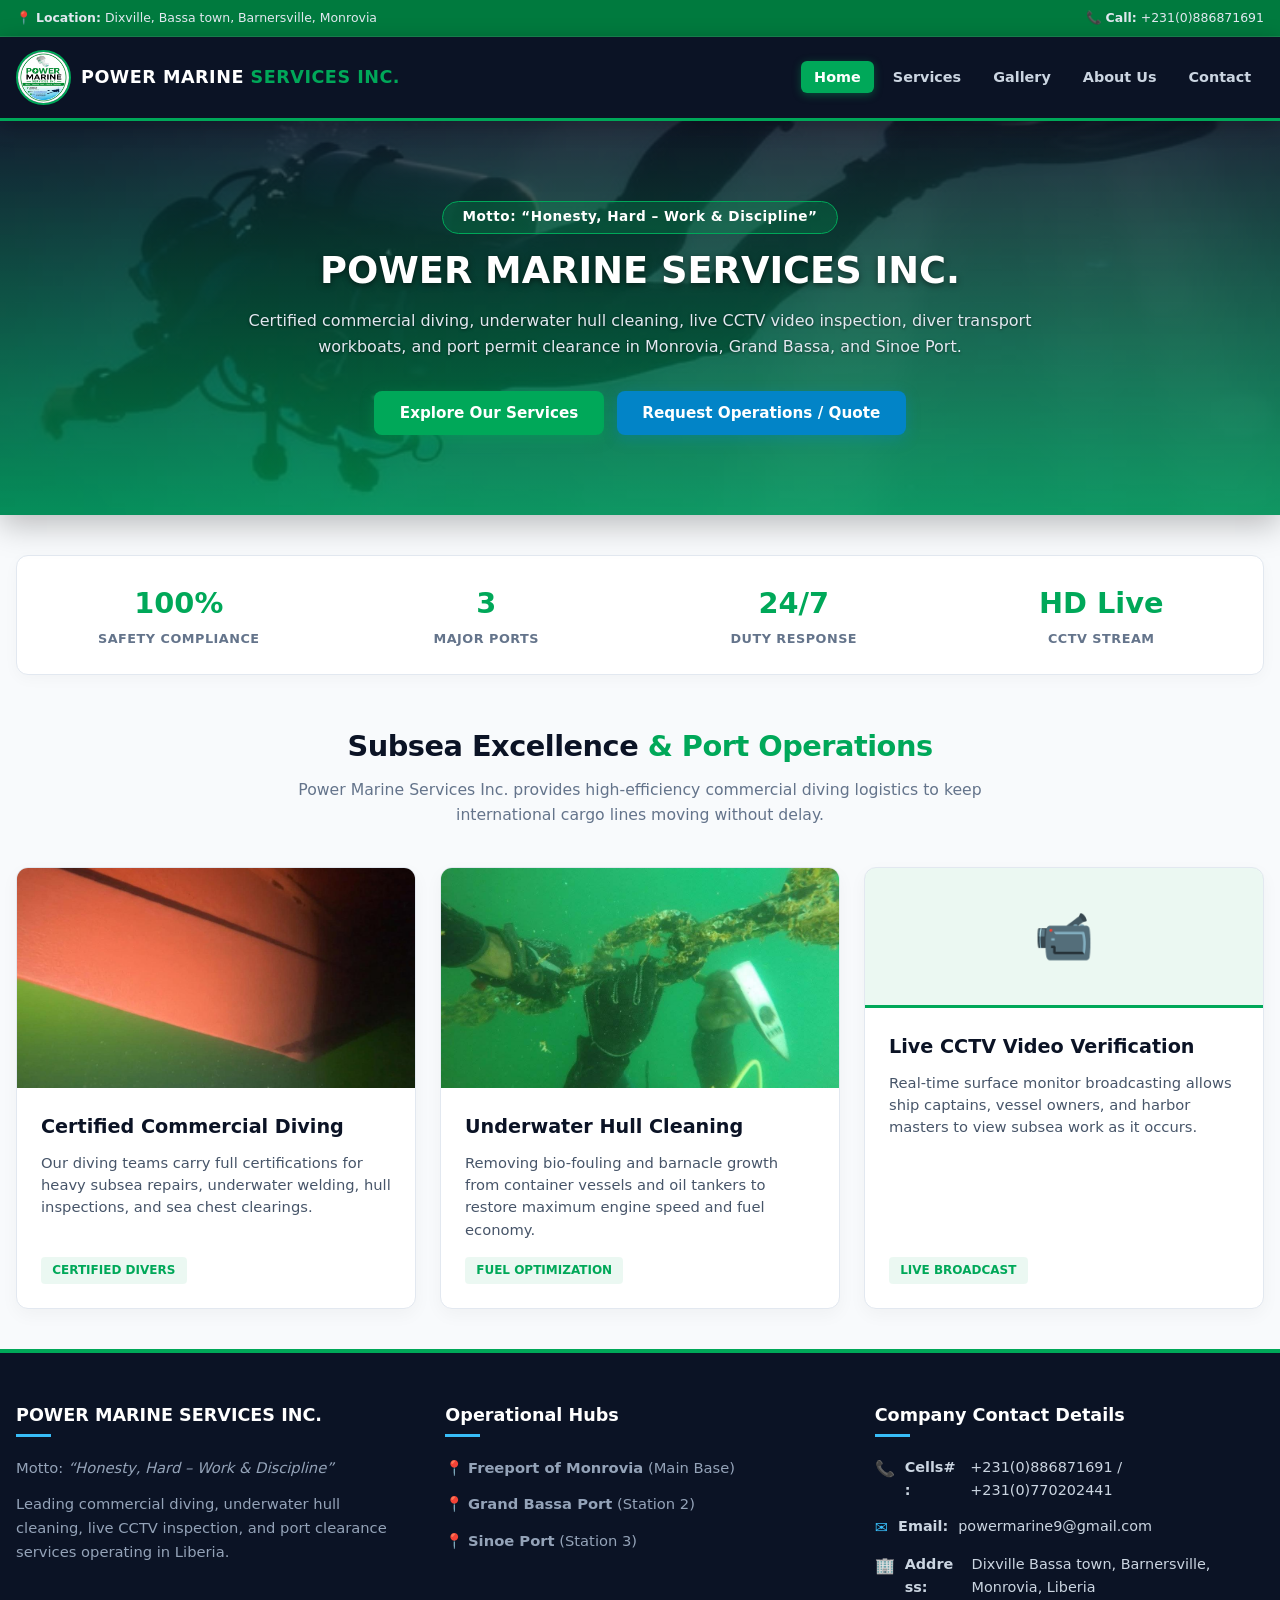
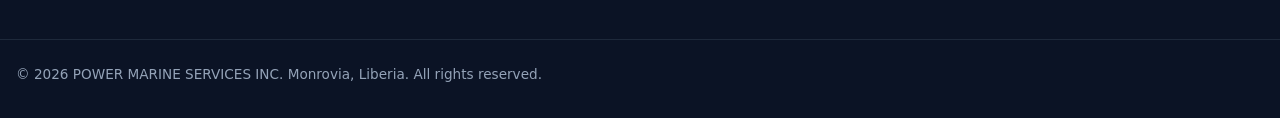
==== commit 9a5d6b47: "Update index.html" ====
--- a/index.html
+++ b/index.html
@@ -66,8 +66,6 @@
     .btn:hover { background: var(--primary-dark); transform: translateY(-2px); }
     .btn-secondary { background: var(--secondary); box-shadow: 0 4px 14px rgba(2, 132, 199, 0.35); }
     .btn-secondary:hover { background: #0369A1; transform: translateY(-2px); }
-    .btn-danger { background: var(--danger); }
-    .btn-danger:hover { background: #DC2626; }
 
     /* Page Architecture */
     .page { display: none; padding: 2.5rem 1rem; max-width: 1400px; margin: 0 auto; width: 100%; flex: 1; }
@@ -90,33 +88,11 @@
     .card { background: var(--white); border-radius: 12px; overflow: hidden; border: 1px solid var(--border); box-shadow: 0 6px 18px rgba(0,0,0,0.04); transition: all 0.3s ease; display: flex; flex-direction: column; }
     .card:hover { transform: translateY(-4px); box-shadow: 0 12px 28px rgba(0,0,0,0.1); border-color: var(--primary); }
     .card-icon-box { background: rgba(0, 168, 89, 0.08); height: 140px; display: flex; align-items: center; justify-content: center; font-size: 3rem; color: var(--primary); border-bottom: 3px solid var(--primary); }
-    .card img { width: 100%; height: 200px; object-fit: cover; }
+    .card img { width: 100%; height: 220px; object-fit: cover; }
     .card-body { padding: 1.5rem; flex: 1; display: flex; flex-direction: column; }
     .card-body h3 { color: var(--dark); margin-bottom: 0.6rem; font-size: 1.2rem; font-weight: 700; }
     .card-body p { color: #475569; font-size: 0.92rem; line-height: 1.5; margin-bottom: 1rem; }
-    .card-tag { display: inline-block; background: rgba(0, 168, 89, 0.08); color: var(--primary); font-weight: 700; font-size: 0.75rem; padding: 0.2rem 0.6rem; border-radius: 4px; text-transform: uppercase; margin-top: auto; align-self: flex-start; }
-
-    /* CCTV Monitoring Interface */
-    .cctv-container { background: #040D1A; border: 2px solid var(--primary); border-radius: 12px; padding: 1rem; color: #00FF88; font-family: 'Courier New', monospace; margin-top: 2rem; box-shadow: 0 10px 30px rgba(0,0,0,0.5); }
-    .cctv-header { display: flex; justify-content: space-between; align-items: center; border-bottom: 1px solid #1E293B; padding-bottom: 0.6rem; margin-bottom: 0.8rem; font-weight: bold; font-size: 0.78rem; flex-wrap: wrap; gap: 5px; }
-    .cctv-screen { background: #0A192F; height: 260px; border-radius: 8px; border: 1px solid #00FF88; display: flex; flex-direction: column; align-items: center; justify-content: center; gap: 10px; color: #00FF88; text-align: center; padding: 1rem; }
-
-    /* Gallery Filters */
-    .filters { display: flex; justify-content: center; gap: 0.6rem; flex-wrap: wrap; margin-bottom: 2rem; }
-    .filter-btn { background: var(--white); border: 1px solid var(--border); padding: 0.5rem 1.2rem; border-radius: 30px; cursor: pointer; font-weight: 700; color: var(--gray); transition: all 0.3s ease; font-size: 0.9rem; }
-    .filter-btn.active, .filter-btn:hover { background: var(--primary); color: var(--white); border-color: var(--primary); box-shadow: 0 4px 12px rgba(0,168,89,0.3); }
-
-    /* Admin Dashboard */
-    .admin-container { background: var(--dark-card); color: #F8FAFC; border-radius: 16px; padding: 1.5rem; border: 1px solid #1E293B; }
-    .admin-header { display: flex; justify-content: space-between; align-items: center; border-bottom: 1px solid #334155; padding-bottom: 1rem; margin-bottom: 1.5rem; flex-wrap: wrap; gap: 10px; }
-    .admin-grid { display: grid; grid-template-columns: 1fr; gap: 2rem; }
-    @media(min-width: 900px) { .admin-grid { grid-template-columns: 1fr 1.3fr; } }
-    .admin-card { background: #0F172A; padding: 1.5rem; border-radius: 12px; border: 1px solid #334155; }
-    .admin-form { display: grid; gap: 1rem; }
-    .admin-form label { font-size: 0.85rem; color: #94A3B8; font-weight: 600; }
-    .admin-form input, .admin-form select { padding: 0.8rem; border-radius: 8px; border: 1px solid #334155; background: #1E293B; color: white; width: 100%; font-size: 0.95rem; }
-    .admin-photo-list { display: grid; gap: 1rem; max-height: 400px; overflow-y: auto; padding-right: 5px; }
-    .admin-photo-item { display: flex; justify-content: space-between; align-items: center; background: #1E293B; padding: 0.8rem; border-radius: 8px; border: 1px solid #334155; flex-wrap: wrap; gap: 8px; }
+    .card-tag { display: inline-block; background: rgba(0, 168, 89, 0.08); color: var(--primary); font-weight: 700; font-size: 0.75rem; padding: 0.25rem 0.7rem; border-radius: 4px; text-transform: uppercase; margin-top: auto; align-self: flex-start; }
 
     /* Corporate Footer & Contacts */
     footer { background: var(--dark); color: #94A3B8; padding-top: 3rem; padding-bottom: 2rem; border-top: 4px solid var(--primary); margin-top: auto; }
@@ -128,8 +104,6 @@
     .contact-list li { display: flex; align-items: flex-start; gap: 10px; font-size: 0.9rem; color: #CBD5E1; word-break: break-word; }
     .contact-list span { color: var(--accent); font-size: 1rem; }
     .footer-bottom { max-width: 1400px; margin: 0 auto; padding: 1.5rem 1rem 0 1rem; border-top: 1px solid #1E293B; display: flex; justify-content: space-between; align-items: center; flex-wrap: wrap; gap: 1rem; font-size: 0.85rem; text-align: center; }
-    .secret-admin-link { color: #334155; text-decoration: none; cursor: pointer; transition: 0.3s; margin-left: 5px; }
-    .secret-admin-link:hover { color: var(--accent); }
 
     /* MOBILE RESPONSIVE MEDIA QUERY */
     @media (max-width: 768px) {
@@ -233,7 +207,7 @@
     </div>
   </div>
 
- <!-- SERVICES PAGE -->
+  <!-- SERVICES PAGE -->
   <div id="services" class="page">
     <div class="section-header">
       <h2 class="section-title">Commercial <span>Underwater Services</span></h2>
@@ -246,7 +220,7 @@
         <div class="card-body"><h3>1. Commercial Underwater Diving</h3><p>Deep water and in-port commercial diving operations, including underwater salvage, sea chest clearing, hull scraping, and repair work.</p><span class="card-tag">Offshore & In-Port</span></div>
       </div>
       <div class="card">
-       <img src="image/inspection.jpeg" alt="Class Inspection & Surveys" onerror="this.src='image/ship.jpeg'">
+        <img src="image/inspection.jpeg" alt="Class Inspection & Surveys" onerror="this.src='image/ship.jpeg'">
         <div class="card-body"><h3>2. Class Inspection & Propeller Surveys</h3><p>Detailed propeller hub assessments, stern tube checks, rudder clearances, and underwater photography for classification societies.</p><span class="card-tag">HD Photo Logging</span></div>
       </div>
       <div class="card">
@@ -258,212 +232,233 @@
         <div class="card-body"><h3>4. Workboat Rental & Diver Transport</h3><p>Dedicated high-horsepower support workboats available to ferry diving teams, gear, and inspectors directly to anchored ships.</p><span class="card-tag">Fleet Support</span></div>
       </div>
       <div class="card">
-       <img src="image/port-permit.jpeg" alt="National Port Diving Permits">
+        <img src="image/port-permit.jpeg" alt="National Port Diving Permits">
         <div class="card-body"><h3>5. National Port Diving Permits</h3><p>Streamlined dive permit processing with the National Port Authority (NPA) to ensure immediate diving access upon ship arrival.</p><span class="card-tag">Rapid Clearance</span></div>
       </div>
     </div>
   </div>
 
-  <!-- GALLERY PAGE -->
+  <!-- GALLERY PAGE (ALL 21 PHOTOS WITH FULL DETAILS) -->
   <div id="gallery" class="page">
     <div class="section-header">
       <h2 class="section-title">Company <span>Media Gallery</span></h2>
-      <p class="section-subtitle">Operational photos and subsea task documentation</p>
-    </div>
-
-    <div class="gallery-grid" style="display: grid; grid-template-columns: repeat(auto-fit, minmax(280px, 1fr)); gap: 20px; padding: 20px 0;">
-      
+      <p class="section-subtitle">Operational photos and subsea task documentation across Liberian ports.</p>
+    </div>
+
+    <div class="grid">
       <!-- Photo 1 -->
-      <div class="gallery-card" style="background: #fff; border-radius: 8px; overflow: hidden; box-shadow: 0 4px 12px rgba(0,0,0,0.1);">
-        <img src="image/commercial-diving.jpeg" alt="Commercial Diving Operations" style="width: 100%; height: 220px; object-fit: cover;">
-        <div style="padding: 15px;">
-          <span style="background: #e6f4ea; color: #137333; padding: 4px 10px; border-radius: 12px; font-size: 12px; font-weight: 600;">Diving</span>
-          <h4 style="margin: 10px 0 0; color: #0b132b;">Commercial Diver Operations</h4>
+      <div class="card">
+        <img src="image/commercial-diving.jpeg" alt="Commercial Diver Operations">
+        <div class="card-body">
+          <h3>Commercial Diver Operations</h3>
+          <p>Surface-supplied commercial diving team preparing for subsea hull maintenance and structural checks.</p>
+          <span class="card-tag">Diving</span>
         </div>
       </div>
 
       <!-- Photo 2 -->
-      <div class="gallery-card" style="background: #fff; border-radius: 8px; overflow: hidden; box-shadow: 0 4px 12px rgba(0,0,0,0.1);">
-        <img src="image/commercial-diving2.jpeg" alt="Subsea Diver Deployment" style="width: 100%; height: 220px; object-fit: cover;">
-        <div style="padding: 15px;">
-          <span style="background: #e6f4ea; color: #137333; padding: 4px 10px; border-radius: 12px; font-size: 12px; font-weight: 600;">Diving</span>
-          <h4 style="margin: 10px 0 0; color: #0b132b;">Subsea Diver Deployment</h4>
+      <div class="card">
+        <img src="image/commercial-diving2.jpeg" alt="Subsea Diver Deployment">
+        <div class="card-body">
+          <h3>Subsea Diver Deployment</h3>
+          <p>Active underwater intervention carried out by certified divers equipped with live surface communications.</p>
+          <span class="card-tag">Diving</span>
         </div>
       </div>
 
       <!-- Photo 3 -->
-      <div class="gallery-card" style="background: #fff; border-radius: 8px; overflow: hidden; box-shadow: 0 4px 12px rgba(0,0,0,0.1);">
-        <img src="image/inspection.jpeg" alt="Underwater Inspection" style="width: 100%; height: 220px; object-fit: cover;">
-        <div style="padding: 15px;">
-          <span style="background: #e8f0fe; color: #1967d2; padding: 4px 10px; border-radius: 12px; font-size: 12px; font-weight: 600;">Inspection</span>
-          <h4 style="margin: 10px 0 0; color: #0b132b;">Propeller Hub Inspection</h4>
+      <div class="card">
+        <img src="image/inspection.jpeg" alt="Propeller Hub Inspection">
+        <div class="card-body">
+          <h3>Propeller Hub Inspection</h3>
+          <p>Close-range underwater photographic survey of vessel propeller blades and stern tube seals.</p>
+          <span class="card-tag">Inspection</span>
         </div>
       </div>
 
       <!-- Photo 4 -->
-      <div class="gallery-card" style="background: #fff; border-radius: 8px; overflow: hidden; box-shadow: 0 4px 12px rgba(0,0,0,0.1);">
-        <img src="image/propeller.jpeg" alt="Propeller Maintenance" style="width: 100%; height: 220px; object-fit: cover;">
-        <div style="padding: 15px;">
-          <span style="background: #e8f0fe; color: #1967d2; padding: 4px 10px; border-radius: 12px; font-size: 12px; font-weight: 600;">Inspection</span>
-          <h4 style="margin: 10px 0 0; color: #0b132b;">Propeller Maintenance</h4>
+      <div class="card">
+        <img src="image/propeller.jpeg" alt="Propeller Maintenance">
+        <div class="card-body">
+          <h3>Propeller Maintenance</h3>
+          <p>Detailed subsea polishing and clearance inspection to prevent propulsion drag and cavitation.</p>
+          <span class="card-tag">Inspection</span>
         </div>
       </div>
 
       <!-- Photo 5 -->
-      <div class="gallery-card" style="background: #fff; border-radius: 8px; overflow: hidden; box-shadow: 0 4px 12px rgba(0,0,0,0.1);">
-        <img src="image/propeller 2.jpeg" alt="Propeller Survey Phase 2" style="width: 100%; height: 220px; object-fit: cover;">
-        <div style="padding: 15px;">
-          <span style="background: #e8f0fe; color: #1967d2; padding: 4px 10px; border-radius: 12px; font-size: 12px; font-weight: 600;">Inspection</span>
-          <h4 style="margin: 10px 0 0; color: #0b132b;">Propeller Survey Phase 2</h4>
+      <div class="card">
+        <img src="image/propeller 2.jpeg" alt="Propeller Survey Phase 2">
+        <div class="card-body">
+          <h3>Propeller Survey Phase 2</h3>
+          <p>Verification of blade pitch, rope guard integrity, and sacrificial zinc anodes during port call.</p>
+          <span class="card-tag">Inspection</span>
         </div>
       </div>
 
       <!-- Photo 6 -->
-      <div class="gallery-card" style="background: #fff; border-radius: 8px; overflow: hidden; box-shadow: 0 4px 12px rgba(0,0,0,0.1);">
-        <img src="image/propeller 3.jpeg" alt="Propeller Survey Phase 3" style="width: 100%; height: 220px; object-fit: cover;">
-        <div style="padding: 15px;">
-          <span style="background: #e8f0fe; color: #1967d2; padding: 4px 10px; border-radius: 12px; font-size: 12px; font-weight: 600;">Inspection</span>
-          <h4 style="margin: 10px 0 0; color: #0b132b;">Propeller Survey Phase 3</h4>
+      <div class="card">
+        <img src="image/propeller 3.jpeg" alt="Propeller Survey Phase 3">
+        <div class="card-body">
+          <h3>Propeller Survey Phase 3</h3>
+          <p>Final class-approved underwater documentation confirming clean propulsion assembly prior to departure.</p>
+          <span class="card-tag">Inspection</span>
         </div>
       </div>
 
       <!-- Photo 7 -->
-      <div class="gallery-card" style="background: #fff; border-radius: 8px; overflow: hidden; box-shadow: 0 4px 12px rgba(0,0,0,0.1);">
-        <img src="image/hull-cleaning.jpeg" alt="Underwater Hull Cleaning" style="width: 100%; height: 220px; object-fit: cover;">
-        <div style="padding: 15px;">
-          <span style="background: #e6f4ea; color: #137333; padding: 4px 10px; border-radius: 12px; font-size: 12px; font-weight: 600;">Diving</span>
-          <h4 style="margin: 10px 0 0; color: #0b132b;">Underwater Hull Cleaning</h4>
+      <div class="card">
+        <img src="image/hull-cleaning.jpeg" alt="Underwater Hull Cleaning">
+        <div class="card-body">
+          <h3>Underwater Hull Cleaning</h3>
+          <p>Removal of heavy marine bio-fouling and barnacles along the vessel waterline and flat bottom.</p>
+          <span class="card-tag">Diving</span>
         </div>
       </div>
 
       <!-- Photo 8 -->
-      <div class="gallery-card" style="background: #fff; border-radius: 8px; overflow: hidden; box-shadow: 0 4px 12px rgba(0,0,0,0.1);">
-        <img src="image/hull-cleaning2.jpeg" alt="Hull Cleaning Operations 2" style="width: 100%; height: 220px; object-fit: cover;">
-        <div style="padding: 15px;">
-          <span style="background: #e6f4ea; color: #137333; padding: 4px 10px; border-radius: 12px; font-size: 12px; font-weight: 600;">Diving</span>
-          <h4 style="margin: 10px 0 0; color: #0b132b;">Hull Cleaning Operations 2</h4>
+      <div class="card">
+        <img src="image/hull-cleaning2.jpeg" alt="Hull Cleaning Operations 2">
+        <div class="card-body">
+          <h3>Hull Cleaning Operations 2</h3>
+          <p>Subsea hydraulic rotary brushing to restore hull smoothness and optimize vessel fuel efficiency.</p>
+          <span class="card-tag">Diving</span>
         </div>
       </div>
 
       <!-- Photo 9 -->
-      <div class="gallery-card" style="background: #fff; border-radius: 8px; overflow: hidden; box-shadow: 0 4px 12px rgba(0,0,0,0.1);">
-        <img src="image/hull-cleaning 4.jpeg" alt="Hull Cleaning Operations 4" style="width: 100%; height: 220px; object-fit: cover;">
-        <div style="padding: 15px;">
-          <span style="background: #e6f4ea; color: #137333; padding: 4px 10px; border-radius: 12px; font-size: 12px; font-weight: 600;">Diving</span>
-          <h4 style="margin: 10px 0 0; color: #0b132b;">Hull Cleaning Operations 4</h4>
+      <div class="card">
+        <img src="image/hull-cleaning 4.jpeg" alt="Hull Cleaning Operations 4">
+        <div class="card-body">
+          <h3>Hull Cleaning Operations 4</h3>
+          <p>Clearing sea chest intake gratings and bilge keels to maintain proper engine cooling flow.</p>
+          <span class="card-tag">Diving</span>
         </div>
       </div>
 
       <!-- Photo 10 -->
-      <div class="gallery-card" style="background: #fff; border-radius: 8px; overflow: hidden; box-shadow: 0 4px 12px rgba(0,0,0,0.1);">
-        <img src="image/hull-scrubbing.jpeg" alt="Submerged Hull Scrubbing" style="width: 100%; height: 220px; object-fit: cover;">
-        <div style="padding: 15px;">
-          <span style="background: #e6f4ea; color: #137333; padding: 4px 10px; border-radius: 12px; font-size: 12px; font-weight: 600;">Diving</span>
-          <h4 style="margin: 10px 0 0; color: #0b132b;">Submerged Hull Scrubbing</h4>
+      <div class="card">
+        <img src="image/hull-scrubbing.jpeg" alt="Submerged Hull Scrubbing">
+        <div class="card-body">
+          <h3>Submerged Hull Scrubbing</h3>
+          <p>Targeted rudder and keel scrubbing completed in-port without delaying scheduled cargo loading.</p>
+          <span class="card-tag">Diving</span>
         </div>
       </div>
 
       <!-- Photo 11 -->
-      <div class="gallery-card" style="background: #fff; border-radius: 8px; overflow: hidden; box-shadow: 0 4px 12px rgba(0,0,0,0.1);">
-        <img src="image/fleet-engine.jpeg" alt="Fleet Engine Maintenance" style="width: 100%; height: 220px; object-fit: cover;">
-        <div style="padding: 15px;">
-          <span style="background: #fef7e0; color: #b06000; padding: 4px 10px; border-radius: 12px; font-size: 12px; font-weight: 600;">Fleet</span>
-          <h4 style="margin: 10px 0 0; color: #0b132b;">Fleet Engine Maintenance</h4>
+      <div class="card">
+        <img src="image/fleet-engine.jpeg" alt="Fleet Engine Maintenance">
+        <div class="card-body">
+          <h3>Fleet Engine Maintenance</h3>
+          <p>Preventive mechanical servicing of Power Marine support workboat engines for 24/7 dispatch readiness.</p>
+          <span class="card-tag">Fleet</span>
         </div>
       </div>
 
       <!-- Photo 12 -->
-      <div class="gallery-card" style="background: #fff; border-radius: 8px; overflow: hidden; box-shadow: 0 4px 12px rgba(0,0,0,0.1);">
-        <img src="image/port-permit.jpeg" alt="Port Clearance & Permit" style="width: 100%; height: 220px; object-fit: cover;">
-        <div style="padding: 15px;">
-          <span style="background: #e8f0fe; color: #1967d2; padding: 4px 10px; border-radius: 12px; font-size: 12px; font-weight: 600;">Compliance</span>
-          <h4 style="margin: 10px 0 0; color: #0b132b;">Port Clearance & Permit</h4>
+      <div class="card">
+        <img src="image/port-permit.jpeg" alt="Port Clearance & Permit">
+        <div class="card-body">
+          <h3>Port Clearance & Permit</h3>
+          <p>Official National Port Authority (NPA) regulatory documentation and harbor diving authorization.</p>
+          <span class="card-tag">Compliance</span>
         </div>
       </div>
 
       <!-- Photo 13 -->
-      <div class="gallery-card" style="background: #fff; border-radius: 8px; overflow: hidden; box-shadow: 0 4px 12px rgba(0,0,0,0.1);">
-        <img src="image/ship under.jpeg" alt="Subsea Ship Hull Survey" style="width: 100%; height: 220px; object-fit: cover;">
-        <div style="padding: 15px;">
-          <span style="background: #e8f0fe; color: #1967d2; padding: 4px 10px; border-radius: 12px; font-size: 12px; font-weight: 600;">Inspection</span>
-          <h4 style="margin: 10px 0 0; color: #0b132b;">Subsea Ship Hull Survey</h4>
+      <div class="card">
+        <img src="image/ship under.jpeg" alt="Subsea Ship Hull Survey">
+        <div class="card-body">
+          <h3>Subsea Ship Hull Survey</h3>
+          <p>Full-length underwater plating and weld seam inspection performed for international cargo carriers.</p>
+          <span class="card-tag">Inspection</span>
         </div>
       </div>
 
       <!-- Photo 14 -->
-      <div class="gallery-card" style="background: #fff; border-radius: 8px; overflow: hidden; box-shadow: 0 4px 12px rgba(0,0,0,0.1);">
-        <img src="image/ship underwater.jpeg" alt="Underwater Vessel Inspection" style="width: 100%; height: 220px; object-fit: cover;">
-        <div style="padding: 15px;">
-          <span style="background: #e8f0fe; color: #1967d2; padding: 4px 10px; border-radius: 12px; font-size: 12px; font-weight: 600;">Inspection</span>
-          <h4 style="margin: 10px 0 0; color: #0b132b;">Underwater Vessel Inspection</h4>
+      <div class="card">
+        <img src="image/ship underwater.jpeg" alt="Underwater Vessel Inspection">
+        <div class="card-body">
+          <h3>Underwater Vessel Inspection</h3>
+          <p>Live CCTV-monitored hull condition assessment verifying structural integrity below the waterline.</p>
+          <span class="card-tag">Inspection</span>
         </div>
       </div>
 
       <!-- Photo 15 -->
-      <div class="gallery-card" style="background: #fff; border-radius: 8px; overflow: hidden; box-shadow: 0 4px 12px rgba(0,0,0,0.1);">
-        <img src="image/under water view.jpeg" alt="Subsea Underwater View" style="width: 100%; height: 220px; object-fit: cover;">
-        <div style="padding: 15px;">
-          <span style="background: #e8f0fe; color: #1967d2; padding: 4px 10px; border-radius: 12px; font-size: 12px; font-weight: 600;">Diving</span>
-          <h4 style="margin: 10px 0 0; color: #0b132b;">Subsea Underwater View</h4>
+      <div class="card">
+        <img src="image/under water view.jpeg" alt="Subsea Underwater View">
+        <div class="card-body">
+          <h3>Subsea Underwater View</h3>
+          <p>High-clarity subsea visibility logging during port operations in Monrovia and Grand Bassa waters.</p>
+          <span class="card-tag">Diving</span>
         </div>
       </div>
 
       <!-- Photo 16 -->
-      <div class="gallery-card" style="background: #fff; border-radius: 8px; overflow: hidden; box-shadow: 0 4px 12px rgba(0,0,0,0.1);">
-        <img src="image/work1.jpeg" alt="Marine Operations Log 1" style="width: 100%; height: 220px; object-fit: cover;">
-        <div style="padding: 15px;">
-          <span style="background: #e6f4ea; color: #137333; padding: 4px 10px; border-radius: 12px; font-size: 12px; font-weight: 600;">Operations</span>
-          <h4 style="margin: 10px 0 0; color: #0b132b;">Marine Task Log 1</h4>
+      <div class="card">
+        <img src="image/work1.jpeg" alt="Marine Task Log 1">
+        <div class="card-body">
+          <h3>Marine Task Log 1</h3>
+          <p>On-site diving crew mobilization and safety briefing prior to offshore vessel boarding.</p>
+          <span class="card-tag">Operations</span>
         </div>
       </div>
 
       <!-- Photo 17 -->
-      <div class="gallery-card" style="background: #fff; border-radius: 8px; overflow: hidden; box-shadow: 0 4px 12px rgba(0,0,0,0.1);">
-        <img src="image/work2.jpeg" alt="Marine Operations Log 2" style="width: 100%; height: 220px; object-fit: cover;">
-        <div style="padding: 15px;">
-          <span style="background: #e6f4ea; color: #137333; padding: 4px 10px; border-radius: 12px; font-size: 12px; font-weight: 600;">Operations</span>
-          <h4 style="margin: 10px 0 0; color: #0b132b;">Marine Task Log 2</h4>
+      <div class="card">
+        <img src="image/work2.jpeg" alt="Marine Task Log 2">
+        <div class="card-body">
+          <h3>Marine Task Log 2</h3>
+          <p>Deployment of commercial diving umbilical systems and surface air control manifolds.</p>
+          <span class="card-tag">Operations</span>
         </div>
       </div>
 
       <!-- Photo 18 -->
-      <div class="gallery-card" style="background: #fff; border-radius: 8px; overflow: hidden; box-shadow: 0 4px 12px rgba(0,0,0,0.1);">
-        <img src="image/work3.jpeg" alt="Marine Operations Log 3" style="width: 100%; height: 220px; object-fit: cover;">
-        <div style="padding: 15px;">
-          <span style="background: #e6f4ea; color: #137333; padding: 4px 10px; border-radius: 12px; font-size: 12px; font-weight: 600;">Operations</span>
-          <h4 style="margin: 10px 0 0; color: #0b132b;">Marine Task Log 3</h4>
+      <div class="card">
+        <img src="image/work3.jpeg" alt="Marine Task Log 3">
+        <div class="card-body">
+          <h3>Marine Task Log 3</h3>
+          <p>Workboat transfer of marine technicians and subsea inspection equipment to anchored tanker.</p>
+          <span class="card-tag">Operations</span>
         </div>
       </div>
 
       <!-- Photo 19 -->
-      <div class="gallery-card" style="background: #fff; border-radius: 8px; overflow: hidden; box-shadow: 0 4px 12px rgba(0,0,0,0.1);">
-        <img src="image/work4.jpeg" alt="Marine Operations Log 4" style="width: 100%; height: 220px; object-fit: cover;">
-        <div style="padding: 15px;">
-          <span style="background: #e6f4ea; color: #137333; padding: 4px 10px; border-radius: 12px; font-size: 12px; font-weight: 600;">Operations</span>
-          <h4 style="margin: 10px 0 0; color: #0b132b;">Marine Task Log 4</h4>
+      <div class="card">
+        <img src="image/work4.jpeg" alt="Marine Task Log 4">
+        <div class="card-body">
+          <h3>Marine Task Log 4</h3>
+          <p>Subsea maintenance execution with continuous standby rescue diver supervision on deck.</p>
+          <span class="card-tag">Operations</span>
         </div>
       </div>
 
       <!-- Photo 20 -->
-      <div class="gallery-card" style="background: #fff; border-radius: 8px; overflow: hidden; box-shadow: 0 4px 12px rgba(0,0,0,0.1);">
-        <img src="image/work5.jpeg" alt="Marine Operations Log 5" style="width: 100%; height: 220px; object-fit: cover;">
-        <div style="padding: 15px;">
-          <span style="background: #e6f4ea; color: #137333; padding: 4px 10px; border-radius: 12px; font-size: 12px; font-weight: 600;">Operations</span>
-          <h4 style="margin: 10px 0 0; color: #0b132b;">Marine Task Log 5</h4>
+      <div class="card">
+        <img src="image/work5.jpeg" alt="Marine Task Log 5">
+        <div class="card-body">
+          <h3>Marine Task Log 5</h3>
+          <p>Post-cleaning hull verification and photographic reporting delivered directly to vessel master.</p>
+          <span class="card-tag">Operations</span>
         </div>
       </div>
 
       <!-- Photo 21 -->
-      <div class="gallery-card" style="background: #fff; border-radius: 8px; overflow: hidden; box-shadow: 0 4px 12px rgba(0,0,0,0.1);">
-        <img src="image/work6.jpeg" alt="Marine Operations Log 6" style="width: 100%; height: 220px; object-fit: cover;">
-        <div style="padding: 15px;">
-          <span style="background: #e6f4ea; color: #137333; padding: 4px 10px; border-radius: 12px; font-size: 12px; font-weight: 600;">Operations</span>
-          <h4 style="margin: 10px 0 0; color: #0b132b;">Marine Task Log 6</h4>
-        </div>
-      </div>
+      <div class="card">
+        <img src="image/work6.jpeg" alt="Marine Task Log 6">
+        <div class="card-body">
+          <h3>Marine Task Log 6</h3>
+          <p>Completed port support mission demonstrating disciplined maritime logistics and rapid turnaround.</p>
+          <span class="card-tag">Operations</span>
+        </div>
+      </div>
+    </div>
   </div>
 
-<!-- ABOUT PAGE -->
+  <!-- ABOUT PAGE (RESTORED) -->
   <div id="about" class="page">
     <div class="section-header">
       <h2 class="section-title">About <span>Power Marine Services Inc.</span></h2>
@@ -473,8 +468,8 @@
     <div style="background: white; padding: 2rem; border-radius: 12px; border: 1px solid var(--border); line-height: 1.8; color: #334155; box-shadow: 0 4px 15px rgba(0,0,0,0.03); margin-bottom: 2rem;">
       <h3 style="color: var(--dark); font-size: 1.3rem; margin-bottom: 0.8rem;">Who We Are</h3>
       <p style="margin-bottom: 1.2rem; font-size: 1rem;">
-        <strong>POWER MARINE SERVICES INC.</strong> is a registered Liberian commercial diving and maritime logistics firm headquartered on Dixville,Bassa town in Monrovia, Liberia. We deliver rapid, dependable subsea solutions to international cargo vessels, tankers, offshore rigs, and port operators across Liberia.
-        You can look at our gallery to see most of our work or contact for more information.
+        <strong>POWER MARINE SERVICES INC.</strong> is a registered Liberian commercial diving and maritime logistics firm headquartered in Dixville, Bassa town, Barnersville, Monrovia, Liberia. We deliver rapid, dependable subsea solutions to international cargo vessels, tankers, offshore rigs, and port operators across Liberia.
+        You can look at our gallery to see most of our work or contact us for more information.
       </p>
       <p style="font-size: 0.98rem;">
         Guided by our core motto — <em>“Honesty, Hard – Work & Discipline”</em> — our certified commercial divers and marine technicians operate 24/7 across the <strong>Freeport of Monrovia</strong>, <strong>Grand Bassa Port</strong>, and <strong>Sinoe Port</strong> to minimize vessel turnaround times and ensure full regulatory compliance.
@@ -507,6 +502,7 @@
       </div>
     </div>
   </div>
+
   <!-- CONTACT PAGE (WITH DIRECT WHATSAPP BOOKING) -->
   <div id="contact" class="page">
     <div class="section-header">
@@ -542,43 +538,6 @@
     </div>
   </div>
 
-  <!-- PRIVATE ADMIN DASHBOARD -->
-  <div id="admin" class="page">
-    <div class="admin-container">
-      <div class="admin-header">
-        <div>
-          <h2 style="color: var(--white); font-weight: 800; font-size: 1.3rem;">⚡ Executive Admin CMS</h2>
-          <p style="color: #94A3B8; font-size: 0.85rem;">Manage gallery photos securely.</p>
-        </div>
-        <button class="btn btn-secondary" onclick="logoutAdmin()" style="padding: 0.5rem 1rem; font-size: 0.85rem;">🔒 Lock</button>
-      </div>
-
-      <div class="admin-grid">
-        <div class="admin-card">
-          <h3 style="color: var(--accent); margin-bottom: 1rem; font-size: 1.1rem;">➕ Add Photo to Gallery</h3>
-          <div class="admin-form">
-            <div><label>Photo Title:</label><input type="text" id="photoTitle" placeholder="e.g. Propeller Check"></div>
-            <div><label>Image Path / URL:</label><input type="text" id="photoSrc" placeholder="e.g. image/ship.jpeg"></div>
-            <div>
-              <label>Gallery Category:</label>
-              <select id="photoCategory">
-                <option value="diving">Commercial Diving</option>
-                <option value="inspection">Inspection & CCTV</option>
-                <option value="fleet">Fleet & Workboats</option>
-              </select>
-            </div>
-            <button class="btn" onclick="addGalleryPhoto()">Upload Photo</button>
-          </div>
-        </div>
-
-        <div class="admin-card">
-          <h3 style="color: var(--accent); margin-bottom: 1rem; font-size: 1.1rem;">🗑️ Manage Photos</h3>
-          <div class="admin-photo-list" id="adminPhotoList"></div>
-        </div>
-      </div>
-    </div>
-  </div>
-
   <!-- CORPORATE FOOTER -->
   <footer>
     <div class="footer-container">
@@ -598,23 +557,21 @@
         <ul class="contact-list">
           <li><span>📞</span> <strong>Cells#:</strong> +231(0)886871691 / +231(0)770202441</li>
           <li><span>✉️</span> <strong>Email:</strong> powermarine9@gmail.com</li>
-          <li><span>🏢</span> <strong>Address:</strong> Dixville Bassa town,Barnersville, Monrovia, Liberia</li>
+          <li><span>🏢</span> <strong>Address:</strong> Dixville Bassa town, Barnersville, Monrovia, Liberia</li>
         </ul>
       </div>
     </div>
 
     <div class="footer-bottom">
       <div>&copy; 2026 POWER MARINE SERVICES INC. Monrovia, Liberia. All rights reserved.</div>
-      
     </div>
   </footer>
 
   <!-- EMBEDDED JAVASCRIPT -->
   <script>
-    // Configuration for Dynamic Hero Banners per Tab
     const tabBanners = {
       home: {
-        bg: "url('image/ship.jpeg')",
+        bg: "linear-gradient(rgba(11, 19, 37, 0.82), rgba(0, 168, 89, 0.72)), url('image/ship.jpeg')",
         motto: "Motto: “Honesty, Hard – Work & Discipline”",
         title: "POWER MARINE SERVICES INC.",
         desc: "Certified commercial diving, underwater hull cleaning, live CCTV video inspection, diver transport workboats, and port permit clearance in Monrovia, Grand Bassa, and Sinoe Port.",
@@ -634,13 +591,6 @@
         desc: "Real photographic documentation of our commercial divers, workboat fleets, and underwater vessel maintenance tasks.",
         buttons: ``
       },
-      projects: {
-        bg: "linear-gradient(rgba(11, 19, 37, 0.85), rgba(245, 158, 11, 0.65)), url('image/ship.jpeg')",
-        motto: "Track Record of Success",
-        title: "Completed Port Operations",
-        desc: "Review our recent successful subsea intervention projects executed for major shipping lines across Liberian ports.",
-        buttons: `<button class="btn" onclick="showPage('contact')">Start a Project</button>`
-      },
       about: {
         bg: "linear-gradient(rgba(11, 19, 37, 0.85), rgba(75, 85, 99, 0.75)), url('image/ship.jpeg')",
         motto: "Registered Liberian Contractor",
@@ -654,30 +604,21 @@
         title: "Contact & Service Booking",
         desc: "Reach out directly to our Monrovia operations base for immediate vessel clearance and emergency diving support.",
         buttons: ``
-      },
-      admin: {
-        bg: "linear-gradient(rgba(11, 19, 37, 0.95), rgba(15, 23, 42, 0.95))",
-        motto: "Secure Staff Portal",
-        title: "Executive Admin CMS",
-        desc: "Manage website media and dynamic content controls securely.",
-        buttons: ``
       }
     };
 
-    // Toggle Mobile Hamburger Menu
     function toggleMobileMenu() {
       const nav = document.getElementById('mainNav');
       nav.classList.toggle('mobile-open');
     }
 
-    // Dynamic Page Switcher & Banner Customizer
     function showPage(pageId) {
       document.querySelectorAll('.page').forEach(p => p.classList.remove('active'));
       document.querySelectorAll('nav a').forEach(a => a.classList.remove('active'));
       
       document.getElementById(pageId).classList.add('active');
       const navItem = document.getElementById('nav-' + pageId);
-      if(navItem) navItem.classList.add('active');
+      if (navItem) navItem.classList.add('active');
 
       const bannerConfig = tabBanners[pageId] || tabBanners['home'];
       const hero = document.getElementById('heroBanner');
@@ -691,149 +632,17 @@
       window.scrollTo(0, 0);
     }
 
-    // Gallery & Admin Functions
-    function getStoredPhotos() {
-      const stored = localStorage.getItem('power_marine_photos');
-      return stored ? JSON.parse(stored) : [];
-    }
-
-    function renderPublicGallery() {
-      const photos = getStoredPhotos();
-      const grid = document.getElementById('publicGalleryGrid');
-      if (!grid) return;
-      grid.innerHTML = '';
-
-      if (photos.length === 0) {
-        grid.innerHTML = '<div style="grid-column: 1/-1; text-align: center; padding: 3rem; color: var(--gray);"><h3>No gallery photos uploaded yet.</h3><p>Log in via [Staff Login] at the bottom to upload your operational pictures.</p></div>';
-        return;
-      }
-
-      photos.forEach(photo => {
-        const card = document.createElement('div');
-        card.className = `card g-item ${photo.category}`;
-        card.innerHTML = `
-          <img src="${photo.src}" alt="${photo.title}" onerror="this.onerror=null; this.replaceWith(createFallbackIcon('⚓'))">
-          <div class="card-body">
-            <h3>${photo.title}</h3>
-            <p>Category: ${photo.category.toUpperCase()}</p>
-            <span class="card-tag">Verified Photo</span>
-          </div>
-        `;
-        grid.appendChild(card);
-      });
-    }
-
-    function createFallbackIcon(iconSymbol) {
-      const box = document.createElement('div');
-      box.className = 'card-icon-box';
-      box.innerText = iconSymbol;
-      return box;
-    }
-
-   function renderAdminPhotoList() {
-      const photos = getStoredPhotos();
-      const list = document.getElementById('adminPhotoList');
-      if (!list) return;
-      list.innerHTML = '';
-
-      if (photos.length === 0) {
-        list.innerHTML = '<p style="color:#94A3B8;">No photos in gallery. Add one using the form on the left.</p>';
-        return;
-      }
-
-      photos.forEach(photo => {
-        const item = document.createElement('div');
-        item.className = 'admin-photo-item';
-        item.innerHTML = `
-          <div style="display: flex; align-items: center; gap: 12px;">
-            <img src="${photo.src}" alt="${photo.title}" style="width: 60px; height: 60px; object-fit: cover; border-radius: 6px; border: 1px solid #334155;" onerror="this.src='image/ship.jpeg'">
-            <div>
-              <strong style="color:white;">${photo.title}</strong>
-              <div style="font-size:0.8rem; color:#94A3B8;">${photo.src} (${photo.category})</div>
-            </div>
-          </div>
-          <button class="btn btn-danger" style="padding:0.3rem 0.6rem; font-size:0.75rem;" onclick="deleteGalleryPhoto(${photo.id})">Delete</button>
-        `;
-        list.appendChild(item);
-      });
-    }
-
-    function addGalleryPhoto() {
-      const title = document.getElementById('photoTitle').value;
-      const src = document.getElementById('photoSrc').value;
-      const category = document.getElementById('photoCategory').value;
-
-      if (!title || !src) {
-        alert('Please enter both a title and image path/URL.');
-        return;
-      }
-
-      const photos = getStoredPhotos();
-      photos.push({ id: Date.now(), title, src, category });
-      localStorage.setItem('power_marine_photos', JSON.stringify(photos));
-
-      renderPublicGallery();
-      renderAdminPhotoList();
-
-      document.getElementById('photoTitle').value = '';
-      document.getElementById('photoSrc').value = '';
-      alert('Photo uploaded successfully to Gallery!');
-    }
-
-    function deleteGalleryPhoto(id) {
-      if (confirm('Delete this photo from the gallery?')) {
-        let photos = getStoredPhotos();
-        photos = photos.filter(p => p.id !== id);
-        localStorage.setItem('power_marine_photos', JSON.stringify(photos));
-        renderPublicGallery();
-        renderAdminPhotoList();
-      }
-    }
-
-    function filterGallery(category) {
-      document.querySelectorAll('.filter-btn').forEach(btn => btn.classList.remove('active'));
-      event.target.classList.add('active');
-
-      document.querySelectorAll('.g-item').forEach(item => {
-        if (category === 'all' || item.classList.contains(category)) {
-          item.style.display = 'flex';
-        } else {
-          item.style.display = 'none';
-        }
-      });
-    }
-
-    function openAdminPortal() {
-      const pwd = prompt('Enter Admin Password:');
-      if (pwd === 'adminkelvin23') {
-        showPage('admin');
-        renderAdminPhotoList();
-      } else if (pwd !== null) {
-        alert('Incorrect Password!');
-      }
-    }
-
-    function logoutAdmin() {
-      alert('Admin dashboard locked.');
-      showPage('home');
-    }
-
-    // Direct WhatsApp Booking Function
     function sendToWhatsApp(event) {
       event.preventDefault();
       
       const vessel = document.getElementById('waVessel').value;
       const service = document.getElementById('waService').value;
       const port = document.getElementById('waPort').value;
-      
       const phoneNumber = "231770202441"; 
       
       const message = `*New Subsea Booking Request*%0A%0A*Vessel/Line:* ${vessel}%0A*Service:* ${service}%0A*Port Location:* ${port}`;
-      
       window.open(`https://wa.me/${phoneNumber}?text=${message}`, '_blank');
     }
-
-    renderPublicGallery();
   </script>
 </body>
 </html>
